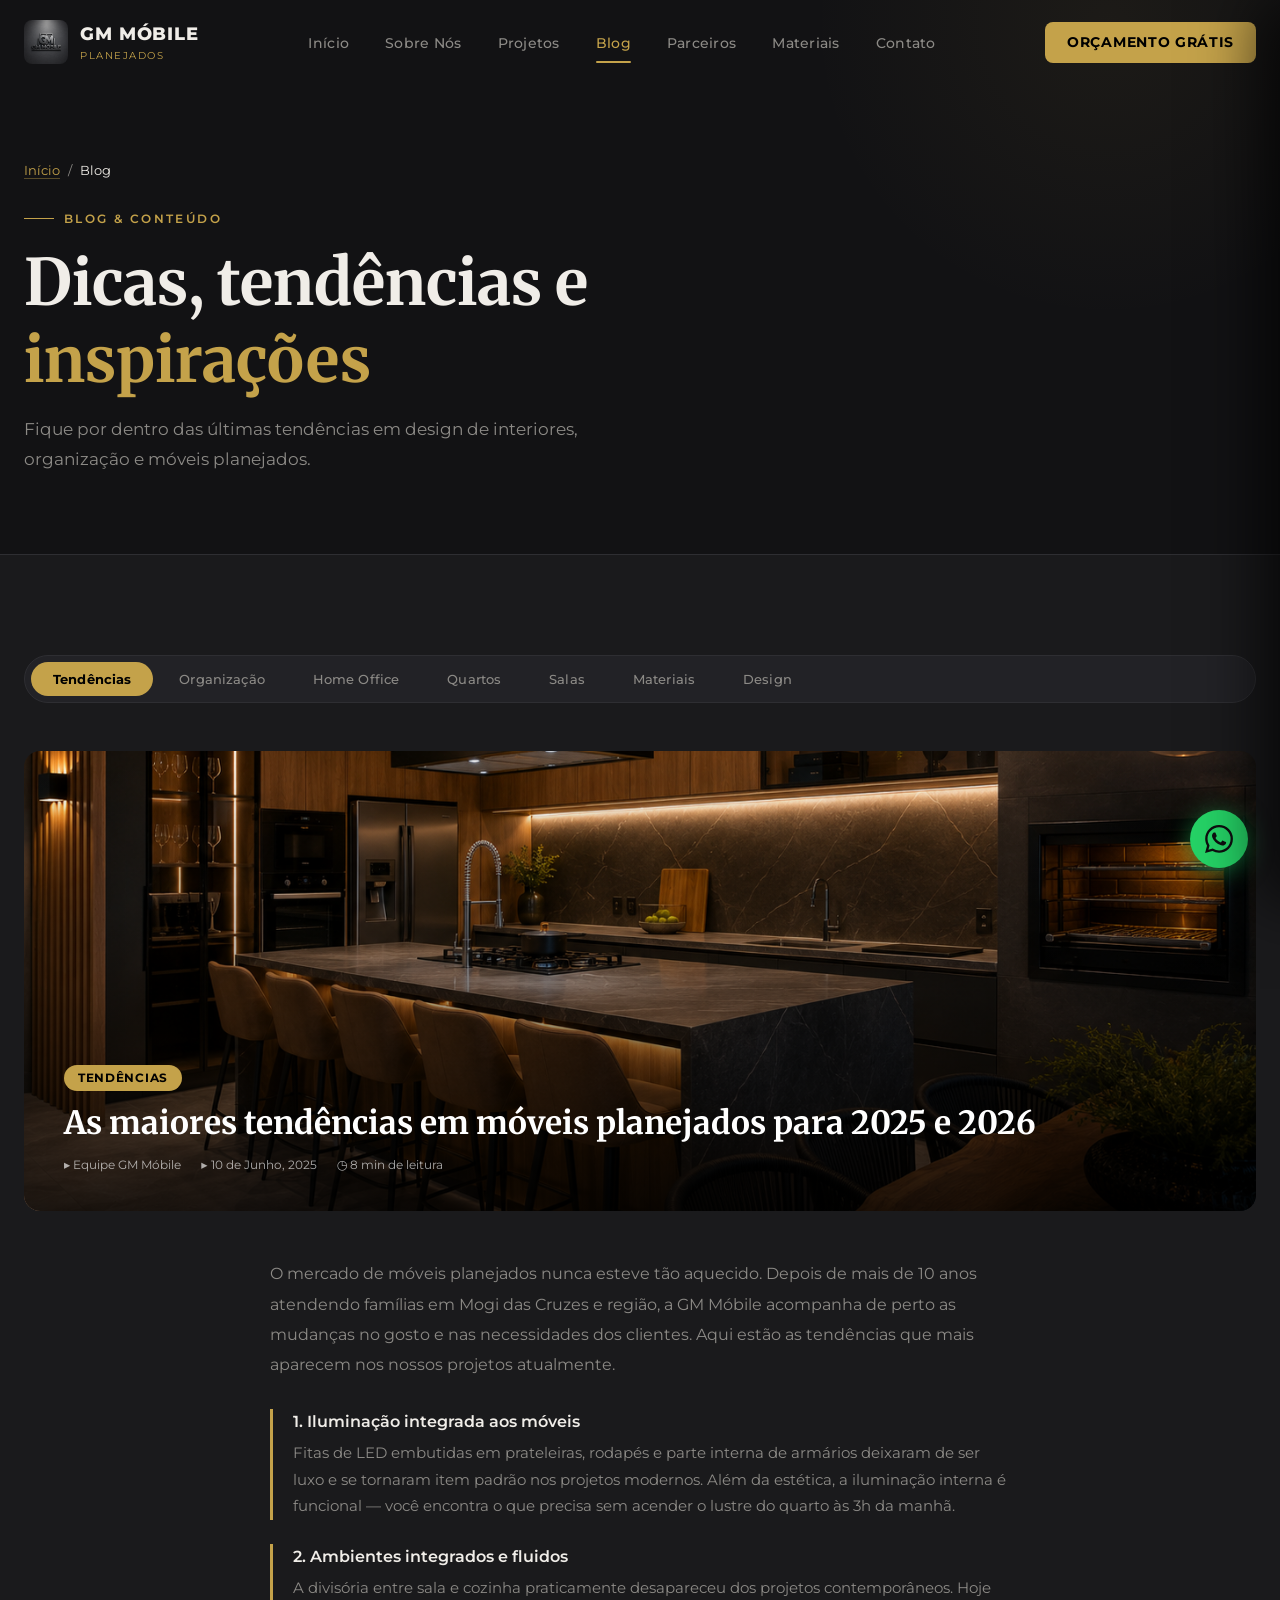
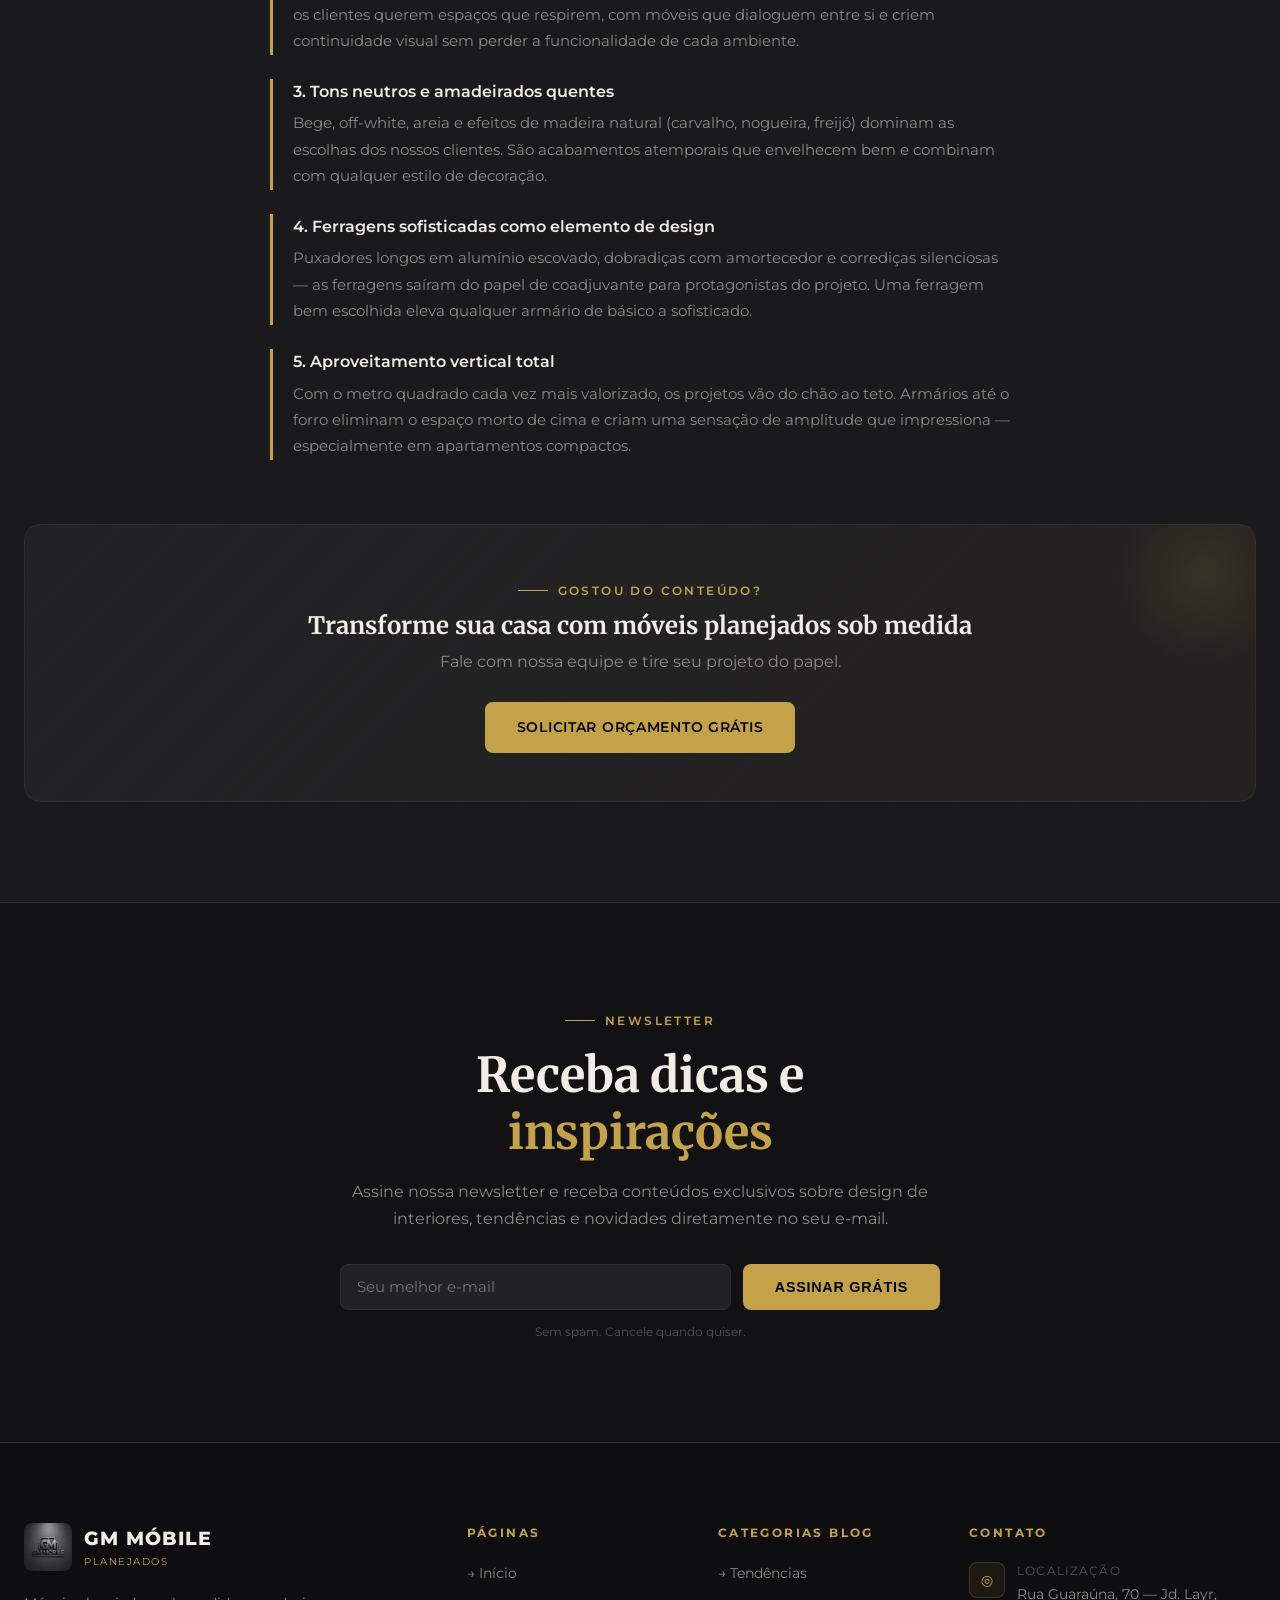
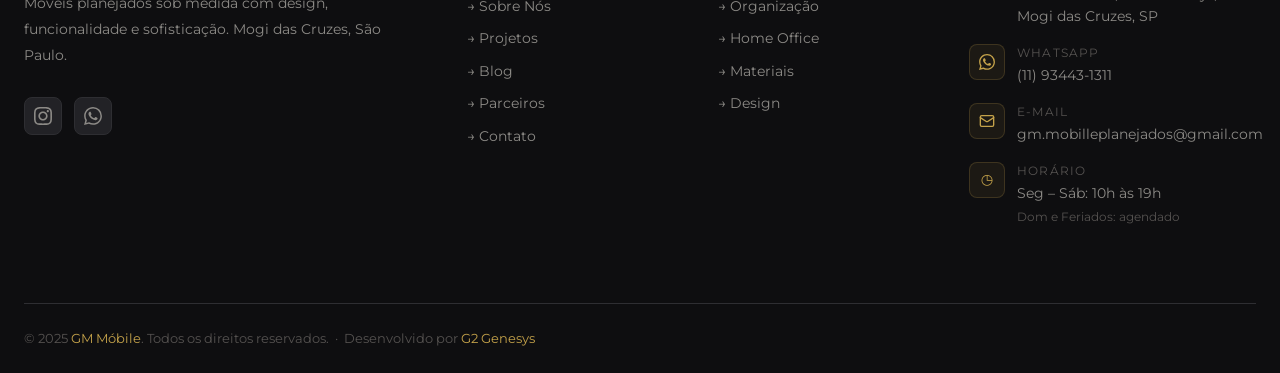
==== blog.html @ 58abf2da "primeiro commit" ====
﻿<!DOCTYPE html>
<html lang="pt-BR">
<head>
  <meta charset="UTF-8">
  <meta name="viewport" content="width=device-width, initial-scale=1.0">
  <title>Blog | GM Móbile — Dicas de Design e Decoração</title>
  <meta name="description" content="Blog da GM Móbile: dicas de decoração, tendências em móveis planejados, organização e design de interiores para sua casa.">
  <link rel="preconnect" href="https://fonts.googleapis.com">
  <link rel="preconnect" href="https://fonts.gstatic.com" crossorigin>
  <link href="https://fonts.googleapis.com/css2?family=Merriweather:wght@400;700;900&family=Montserrat:wght@300;400;500;600;700;800;900&display=swap" rel="stylesheet">
  <link rel="stylesheet" href="css/style.css?v=20260613">
</head>
<body>

<!-- NAVBAR -->
<nav class="navbar" id="navbar">
  <div class="container">
    <div class="nav-inner">
      <a href="index.html" class="nav-logo">
        <img src="images/logo.png" alt="GM Móbile" class="nav-logo-img">
        <div class="nav-logo-text">
          <span class="nav-logo-name">GM MÓBILE</span>
          <span class="nav-logo-sub">Planejados</span>
        </div>
      </a>
      <ul class="nav-links">
        <li><a href="index.html" class="nav-link">Início</a></li>
        <li><a href="sobre.html" class="nav-link">Sobre Nós</a></li>
        <li><a href="projetos.html" class="nav-link">Projetos</a></li>
        <li><a href="blog.html" class="nav-link active">Blog</a></li>
        <li><a href="parceiros.html" class="nav-link">Parceiros</a></li>
        <li><a href="materiais.html" class="nav-link">Materiais</a></li>
        <li><a href="contato.html" class="nav-link">Contato</a></li>
      </ul>
      <a href="https://wa.me/5511934431311" target="_blank" class="nav-cta">Orçamento Grátis</a>
      <button class="nav-menu-btn"><span></span><span></span><span></span></button>
    </div>
  </div>
</nav>
<!-- MOBILE NAV BACKDROP -->
<div class="mobile-nav-backdrop"></div>

<!-- MOBILE NAV DRAWER -->
<div class="mobile-nav">
  <div class="mobile-nav-header">
    <a href="index.html" class="mobile-nav-brand">
      <img src="images/logo.png" alt="GM Móbile" class="mobile-nav-logo-img">
      <div>
        <div class="mobile-nav-brand-name">GM MÓBILE</div>
        <div class="mobile-nav-brand-sub">Móveis Planejados</div>
      </div>
    </a>
    <button class="mobile-nav-close" aria-label="Fechar menu">
      <svg width="14" height="14" viewBox="0 0 14 14" fill="none" stroke="currentColor" stroke-width="2" stroke-linecap="round"><line x1="1" y1="1" x2="13" y2="13"/><line x1="13" y1="1" x2="1" y2="13"/></svg>
    </button>
  </div>
  <nav class="mobile-nav-links">
    <a href="index.html" class="mobile-nav-link">
      <span class="mobile-nav-num">01</span>
      <span class="mobile-nav-text">Início</span>
      <svg class="mobile-nav-arrow" width="16" height="16" viewBox="0 0 16 16" fill="none" stroke="currentColor" stroke-width="1.5" stroke-linecap="round" stroke-linejoin="round"><path d="M3 8h10M9 4l4 4-4 4"/></svg>
    </a>
    <a href="sobre.html" class="mobile-nav-link">
      <span class="mobile-nav-num">02</span>
      <span class="mobile-nav-text">Sobre Nós</span>
      <svg class="mobile-nav-arrow" width="16" height="16" viewBox="0 0 16 16" fill="none" stroke="currentColor" stroke-width="1.5" stroke-linecap="round" stroke-linejoin="round"><path d="M3 8h10M9 4l4 4-4 4"/></svg>
    </a>
    <a href="projetos.html" class="mobile-nav-link">
      <span class="mobile-nav-num">03</span>
      <span class="mobile-nav-text">Projetos</span>
      <svg class="mobile-nav-arrow" width="16" height="16" viewBox="0 0 16 16" fill="none" stroke="currentColor" stroke-width="1.5" stroke-linecap="round" stroke-linejoin="round"><path d="M3 8h10M9 4l4 4-4 4"/></svg>
    </a>
    <a href="blog.html" class="mobile-nav-link">
      <span class="mobile-nav-num">04</span>
      <span class="mobile-nav-text">Blog</span>
      <svg class="mobile-nav-arrow" width="16" height="16" viewBox="0 0 16 16" fill="none" stroke="currentColor" stroke-width="1.5" stroke-linecap="round" stroke-linejoin="round"><path d="M3 8h10M9 4l4 4-4 4"/></svg>
    </a>
    <a href="parceiros.html" class="mobile-nav-link">
      <span class="mobile-nav-num">05</span>
      <span class="mobile-nav-text">Parceiros</span>
      <svg class="mobile-nav-arrow" width="16" height="16" viewBox="0 0 16 16" fill="none" stroke="currentColor" stroke-width="1.5" stroke-linecap="round" stroke-linejoin="round"><path d="M3 8h10M9 4l4 4-4 4"/></svg>
    </a>
    <a href="materiais.html" class="mobile-nav-link">
      <span class="mobile-nav-num">06</span>
      <span class="mobile-nav-text">Materiais</span>
      <svg class="mobile-nav-arrow" width="16" height="16" viewBox="0 0 16 16" fill="none" stroke="currentColor" stroke-width="1.5" stroke-linecap="round" stroke-linejoin="round"><path d="M3 8h10M9 4l4 4-4 4"/></svg>
    </a>
    <a href="contato.html" class="mobile-nav-link">
      <span class="mobile-nav-num">07</span>
      <span class="mobile-nav-text">Contato</span>
      <svg class="mobile-nav-arrow" width="16" height="16" viewBox="0 0 16 16" fill="none" stroke="currentColor" stroke-width="1.5" stroke-linecap="round" stroke-linejoin="round"><path d="M3 8h10M9 4l4 4-4 4"/></svg>
    </a>
  </nav>
  <div class="mobile-nav-footer">
    <div class="mobile-nav-contact">
      <div class="mobile-nav-contact-item">
        <svg width="12" height="12" viewBox="0 0 24 24" fill="currentColor"><path d="M12 2C8.13 2 5 5.13 5 9c0 5.25 7 13 7 13s7-7.75 7-13c0-3.87-3.13-7-7-7zm0 9.5c-1.38 0-2.5-1.12-2.5-2.5s1.12-2.5 2.5-2.5 2.5 1.12 2.5 2.5-1.12 2.5-2.5 2.5z"/></svg>
        Mogi das Cruzes, SP
      </div>
      <div class="mobile-nav-contact-item">
        <svg width="12" height="12" viewBox="0 0 24 24" fill="currentColor"><path d="M6.6 10.8c1.4 2.8 3.8 5.1 6.6 6.6l2.2-2.2c.3-.3.7-.4 1-.2 1.1.4 2.3.6 3.6.6.6 0 1 .4 1 1V20c0 .6-.4 1-1 1-9.4 0-17-7.6-17-17 0-.6.4-1 1-1h3.5c.6 0 1 .4 1 1 0 1.3.2 2.5.6 3.6.1.3 0 .7-.2 1L6.6 10.8z"/></svg>
        (11) 93443-1311
      </div>
    </div>
    <a href="https://wa.me/5511934431311" target="_blank" class="mobile-nav-wa">
      <svg width="18" height="18" viewBox="0 0 24 24" fill="currentColor" aria-hidden="true"><path d="M17.472 14.382c-.297-.149-1.758-.867-2.03-.967-.273-.099-.471-.148-.67.15-.197.297-.767.966-.94 1.164-.173.199-.347.223-.644.075-.297-.15-1.255-.463-2.39-1.475-.883-.788-1.48-1.761-1.653-2.059-.173-.297-.018-.458.13-.606.134-.133.298-.347.446-.52.149-.174.198-.298.298-.497.099-.198.05-.371-.025-.52-.075-.149-.669-1.612-.916-2.207-.242-.579-.487-.5-.669-.51-.173-.008-.371-.01-.57-.01-.198 0-.52.074-.792.372-.272.297-1.04 1.016-1.04 2.479 0 1.462 1.065 2.875 1.213 3.074.149.198 2.096 3.2 5.077 4.487.709.306 1.262.489 1.694.625.712.227 1.36.195 1.871.118.571-.085 1.758-.719 2.006-1.413.248-.694.248-1.289.173-1.413-.074-.124-.272-.198-.57-.347m-5.421 7.403h-.004a9.87 9.87 0 01-5.031-1.378l-.361-.214-3.741.982.998-3.648-.235-.374a9.86 9.86 0 01-1.51-5.26c.001-5.45 4.436-9.884 9.888-9.884 2.64 0 5.122 1.03 6.988 2.898a9.825 9.825 0 012.893 6.994c-.003 5.45-4.437 9.884-9.885 9.884m8.413-18.297A11.815 11.815 0 0012.05 0C5.495 0 .16 5.335.157 11.892c0 2.096.547 4.142 1.588 5.945L.057 24l6.305-1.654a11.882 11.882 0 005.683 1.448h.005c6.554 0 11.89-5.335 11.893-11.893a11.821 11.821 0 00-3.48-8.413z"/></svg>
      Solicitar Orçamento
    </a>
  </div>
</div>

<!-- PAGE HERO -->
<section class="page-hero">
  <div class="container">
    <div class="breadcrumb">
      <a href="index.html">Início</a>
      <span>/</span>
      <span>Blog</span>
    </div>
    <div class="section-label">Blog & Conteúdo</div>
    <h1 class="section-title" style="font-size:clamp(2.5rem,5vw,4rem); max-width:700px;">
      Dicas, tendências e<br><span>inspirações</span>
    </h1>
    <p class="section-desc">Fique por dentro das últimas tendências em design de interiores, organização e móveis planejados.</p>
  </div>
</section>

<!-- BLOG CONTENT -->
<section class="section">
  <div class="container">

    <!-- TAB BAR -->
    <div class="fade-in" style="position:relative; margin-bottom:48px;">
      <div id="blogTabBar" style="background:var(--bg-card); border:1px solid var(--border); border-radius:40px; padding:6px; display:flex; gap:4px; overflow-x:auto; scrollbar-width:none; -ms-overflow-style:none;">
        <button class="blog-tab active" data-tab="0">Tendências</button>
        <button class="blog-tab" data-tab="1">Organização</button>
        <button class="blog-tab" data-tab="2">Home Office</button>
        <button class="blog-tab" data-tab="3">Quartos</button>
        <button class="blog-tab" data-tab="4">Salas</button>
        <button class="blog-tab" data-tab="5">Materiais</button>
        <button class="blog-tab" data-tab="6">Design</button>
      </div>
      <div id="blogTabFade" style="position:absolute; top:0; right:0; bottom:0; width:64px; background:linear-gradient(to left, var(--bg-primary) 0%, transparent 100%); border-radius:0 40px 40px 0; pointer-events:none; transition:opacity 0.3s;"></div>
    </div>

    <!-- TAB PANELS -->
    <div id="blogTabs">

      <!-- TAB 0: Tendências -->
      <div class="blog-panel" data-panel="0">
        <div style="position:relative; border-radius:var(--radius-lg); overflow:hidden; margin-bottom:48px;">
          <img src="images/Cozinha moderna com iluminação suave e aconchegante.png" alt="Cozinha Planejada Moderna" loading="lazy" style="width:100%; height:460px; object-fit:cover; display:block;">
          <div style="position:absolute; inset:0; background:linear-gradient(to top, rgba(0,0,0,0.85) 0%, rgba(0,0,0,0.3) 50%, transparent 100%);"></div>
          <div style="position:absolute; bottom:0; left:0; right:0; padding:36px 40px;">
            <span style="display:inline-block; background:var(--accent); color:#000; padding:4px 14px; border-radius:20px; font-size:0.72rem; font-weight:700; letter-spacing:0.06em; margin-bottom:12px;">TENDÊNCIAS</span>
            <h2 style="font-family:var(--font-display); font-size:clamp(1.4rem,3vw,2rem); font-weight:700; color:#fff; line-height:1.25; margin-bottom:12px;">As maiores tendências em móveis planejados para 2025 e 2026</h2>
            <div style="display:flex; gap:20px; flex-wrap:wrap;">
              <span style="color:rgba(255,255,255,0.65); font-size:0.78rem;">▸ Equipe GM Móbile</span>
              <span style="color:rgba(255,255,255,0.65); font-size:0.78rem;">▸ 10 de Junho, 2025</span>
              <span style="color:rgba(255,255,255,0.65); font-size:0.78rem;">◷ 8 min de leitura</span>
            </div>
          </div>
        </div>
        <div style="max-width:740px; margin:0 auto;">
          <p style="color:var(--text-secondary); line-height:1.9; margin-bottom:28px; font-size:1rem;">O mercado de móveis planejados nunca esteve tão aquecido. Depois de mais de 10 anos atendendo famílias em Mogi das Cruzes e região, a GM Móbile acompanha de perto as mudanças no gosto e nas necessidades dos clientes. Aqui estão as tendências que mais aparecem nos nossos projetos atualmente.</p>
          <div style="border-left:3px solid var(--accent); padding-left:20px; margin-bottom:24px;">
            <p style="color:var(--text-primary); font-weight:600; margin-bottom:6px;">1. Iluminação integrada aos móveis</p>
            <p style="color:var(--text-secondary); line-height:1.8; font-size:0.92rem;">Fitas de LED embutidas em prateleiras, rodapés e parte interna de armários deixaram de ser luxo e se tornaram item padrão nos projetos modernos. Além da estética, a iluminação interna é funcional — você encontra o que precisa sem acender o lustre do quarto às 3h da manhã.</p>
          </div>
          <div style="border-left:3px solid var(--accent); padding-left:20px; margin-bottom:24px;">
            <p style="color:var(--text-primary); font-weight:600; margin-bottom:6px;">2. Ambientes integrados e fluidos</p>
            <p style="color:var(--text-secondary); line-height:1.8; font-size:0.92rem;">A divisória entre sala e cozinha praticamente desapareceu dos projetos contemporâneos. Hoje os clientes querem espaços que respirem, com móveis que dialoguem entre si e criem continuidade visual sem perder a funcionalidade de cada ambiente.</p>
          </div>
          <div style="border-left:3px solid var(--accent); padding-left:20px; margin-bottom:24px;">
            <p style="color:var(--text-primary); font-weight:600; margin-bottom:6px;">3. Tons neutros e amadeirados quentes</p>
            <p style="color:var(--text-secondary); line-height:1.8; font-size:0.92rem;">Bege, off-white, areia e efeitos de madeira natural (carvalho, nogueira, freijó) dominam as escolhas dos nossos clientes. São acabamentos atemporais que envelhecem bem e combinam com qualquer estilo de decoração.</p>
          </div>
          <div style="border-left:3px solid var(--accent); padding-left:20px; margin-bottom:24px;">
            <p style="color:var(--text-primary); font-weight:600; margin-bottom:6px;">4. Ferragens sofisticadas como elemento de design</p>
            <p style="color:var(--text-secondary); line-height:1.8; font-size:0.92rem;">Puxadores longos em alumínio escovado, dobradiças com amortecedor e corrediças silenciosas — as ferragens saíram do papel de coadjuvante para protagonistas do projeto. Uma ferragem bem escolhida eleva qualquer armário de básico a sofisticado.</p>
          </div>
          <div style="border-left:3px solid var(--accent); padding-left:20px;">
            <p style="color:var(--text-primary); font-weight:600; margin-bottom:6px;">5. Aproveitamento vertical total</p>
            <p style="color:var(--text-secondary); line-height:1.8; font-size:0.92rem;">Com o metro quadrado cada vez mais valorizado, os projetos vão do chão ao teto. Armários até o forro eliminam o espaço morto de cima e criam uma sensação de amplitude que impressiona — especialmente em apartamentos compactos.</p>
          </div>
        </div>
      </div>

      <!-- TAB 1: Organização -->
      <div class="blog-panel" data-panel="1" style="display:none;">
        <div style="position:relative; border-radius:var(--radius-lg); overflow:hidden; margin-bottom:48px;">
          <img src="images/Closet elegante e moderno com iluminação suave.png" alt="Closet planejado organizado" loading="lazy" style="width:100%; height:460px; object-fit:cover; display:block;">
          <div style="position:absolute; inset:0; background:linear-gradient(to top, rgba(0,0,0,0.85) 0%, rgba(0,0,0,0.3) 50%, transparent 100%);"></div>
          <div style="position:absolute; bottom:0; left:0; right:0; padding:36px 40px;">
            <span style="display:inline-block; background:var(--accent); color:#000; padding:4px 14px; border-radius:20px; font-size:0.72rem; font-weight:700; letter-spacing:0.06em; margin-bottom:12px;">ORGANIZAÇÃO</span>
            <h2 style="font-family:var(--font-display); font-size:clamp(1.4rem,3vw,2rem); font-weight:700; color:#fff; line-height:1.25; margin-bottom:12px;">Closet planejado: como aproveitar cada centímetro do seu espaço</h2>
            <div style="display:flex; gap:20px; flex-wrap:wrap;">
              <span style="color:rgba(255,255,255,0.65); font-size:0.78rem;">▸ Equipe GM Móbile</span>
              <span style="color:rgba(255,255,255,0.65); font-size:0.78rem;">▸ 20 de Maio, 2025</span>
              <span style="color:rgba(255,255,255,0.65); font-size:0.78rem;">◷ 6 min de leitura</span>
            </div>
          </div>
        </div>
        <div style="max-width:740px; margin:0 auto;">
          <p style="color:var(--text-secondary); line-height:1.9; margin-bottom:28px; font-size:1rem;">Um closet bem projetado economiza em média 15 minutos por dia — e isso se transforma em quase 2 horas por semana. Mais do que organização, é qualidade de vida. Veja como a GM Móbile projeta closets que realmente funcionam no cotidiano.</p>
          <div style="border-left:3px solid var(--accent); padding-left:20px; margin-bottom:24px;">
            <p style="color:var(--text-primary); font-weight:600; margin-bottom:6px;">Comece pelo inventário do que você tem</p>
            <p style="color:var(--text-secondary); line-height:1.8; font-size:0.92rem;">Antes de projetar, contamos quantas peças o cliente tem de cada tipo — camisas, calças, vestidos, sapatos. Só assim é possível definir a proporção certa de trilhos, prateleiras e gavetões. Um closet projetado sem esse levantamento sempre vai sobrar ou faltar espaço.</p>
          </div>
          <div style="border-left:3px solid var(--accent); padding-left:20px; margin-bottom:24px;">
            <p style="color:var(--text-primary); font-weight:600; margin-bottom:6px;">Zona quente, morna e fria</p>
            <p style="color:var(--text-secondary); line-height:1.8; font-size:0.92rem;">Dividimos o closet em três zonas: o que você usa todo dia fica na altura dos olhos e das mãos (zona quente). O que usa semanalmente fica um pouco acima ou abaixo (zona morna). O que usa raramente — malas, roupas de frio — vai para as partes mais altas ou baixas (zona fria).</p>
          </div>
          <div style="border-left:3px solid var(--accent); padding-left:20px; margin-bottom:24px;">
            <p style="color:var(--text-primary); font-weight:600; margin-bottom:6px;">Trilho duplo para dobrar a capacidade</p>
            <p style="color:var(--text-secondary); line-height:1.8; font-size:0.92rem;">Para camisas, blusas e camisetas — peças curtas — usamos trilhos duplos no mesmo vão. Isso praticamente dobra a capacidade de armazenamento sem aumentar o espaço físico. É um dos truques favoritos dos nossos projetos.</p>
          </div>
          <div style="border-left:3px solid var(--accent); padding-left:20px; margin-bottom:24px;">
            <p style="color:var(--text-primary); font-weight:600; margin-bottom:6px;">Gavetas com divisórias modulares</p>
            <p style="color:var(--text-secondary); line-height:1.8; font-size:0.92rem;">Cuecas, meias, gravatas e acessórios ficam muito mais organizados com divisórias internas. Elas são planejadas sob medida para o tamanho do gavetão e podem ser reconfiguradas conforme a necessidade muda.</p>
          </div>
          <div style="border-left:3px solid var(--accent); padding-left:20px;">
            <p style="color:var(--text-primary); font-weight:600; margin-bottom:6px;">Iluminação: o detalhe que transforma</p>
            <p style="color:var(--text-secondary); line-height:1.8; font-size:0.92rem;">Fitas de LED dentro do closet permitem que você veja as cores reais das peças antes de escolher o que vestir. É um detalhe que parece pequeno, mas que nossos clientes sempre destacam como um dos que mais fazem diferença no dia a dia.</p>
          </div>
        </div>
      </div>

      <!-- TAB 2: Home Office -->
      <div class="blog-panel" data-panel="2" style="display:none;">
        <div style="position:relative; border-radius:var(--radius-lg); overflow:hidden; margin-bottom:48px;">
          <img src="images/Escritório moderno e sofisticado em tons quentes.png" alt="Home Office planejado" loading="lazy" style="width:100%; height:460px; object-fit:cover; display:block;">
          <div style="position:absolute; inset:0; background:linear-gradient(to top, rgba(0,0,0,0.85) 0%, rgba(0,0,0,0.3) 50%, transparent 100%);"></div>
          <div style="position:absolute; bottom:0; left:0; right:0; padding:36px 40px;">
            <span style="display:inline-block; background:var(--accent); color:#000; padding:4px 14px; border-radius:20px; font-size:0.72rem; font-weight:700; letter-spacing:0.06em; margin-bottom:12px;">HOME OFFICE</span>
            <h2 style="font-family:var(--font-display); font-size:clamp(1.4rem,3vw,2rem); font-weight:700; color:#fff; line-height:1.25; margin-bottom:12px;">Home office planejado: produtividade começa pelo ambiente certo</h2>
            <div style="display:flex; gap:20px; flex-wrap:wrap;">
              <span style="color:rgba(255,255,255,0.65); font-size:0.78rem;">▸ Equipe GM Móbile</span>
              <span style="color:rgba(255,255,255,0.65); font-size:0.78rem;">▸ 5 de Abril, 2025</span>
              <span style="color:rgba(255,255,255,0.65); font-size:0.78rem;">◷ 7 min de leitura</span>
            </div>
          </div>
        </div>
        <div style="max-width:740px; margin:0 auto;">
          <p style="color:var(--text-secondary); line-height:1.9; margin-bottom:28px; font-size:1rem;">O home office deixou de ser tendência e virou realidade permanente para milhões de brasileiros. Trabalhar bem em casa exige mais do que uma mesa e uma cadeira — exige um espaço projetado para concentração, conforto e profissionalismo, especialmente nas videochamadas.</p>
          <div style="border-left:3px solid var(--accent); padding-left:20px; margin-bottom:24px;">
            <p style="color:var(--text-primary); font-weight:600; margin-bottom:6px;">Bancada na medida ergonômica</p>
            <p style="color:var(--text-secondary); line-height:1.8; font-size:0.92rem;">A altura ideal é 75cm para trabalho sentado. Profundidade mínima de 60cm se você usa monitor — isso garante a distância correta dos olhos e evita tensão cervical. Para quem usa notebook, 50cm já são suficientes. A GM Móbile projeta cada bancada com base na rotina e na estatura de quem vai usar.</p>
          </div>
          <div style="border-left:3px solid var(--accent); padding-left:20px; margin-bottom:24px;">
            <p style="color:var(--text-primary); font-weight:600; margin-bottom:6px;">Parede de nichos: o escritório completo na vertical</p>
            <p style="color:var(--text-secondary); line-height:1.8; font-size:0.92rem;">Aproveitar a parede acima da bancada com nichos e armários fechados resolve o armazenamento sem ocupar o espaço do chão. Livros, caixas, impressora, documentos — tudo organizado e acessível. E o melhor: o fundo do escritório fica impecável para videochamadas.</p>
          </div>
          <div style="border-left:3px solid var(--accent); padding-left:20px; margin-bottom:24px;">
            <p style="color:var(--text-primary); font-weight:600; margin-bottom:6px;">Gestão de cabos integrada ao projeto</p>
            <p style="color:var(--text-secondary); line-height:1.8; font-size:0.92rem;">Passacabos na bancada, réguas de tomadas embutidas e canaletas traseiras são itens que planejamos desde o início — não no fim. Quando o cabeamento é pensado junto com o móvel, o resultado é um espaço limpo, sem fios aparentes e muito mais profissional.</p>
          </div>
          <div style="border-left:3px solid var(--accent); padding-left:20px; margin-bottom:24px;">
            <p style="color:var(--text-primary); font-weight:600; margin-bottom:6px;">Iluminação: atenção ao ambiente de trabalho</p>
            <p style="color:var(--text-secondary); line-height:1.8; font-size:0.92rem;">Luz natural pela lateral (nunca de frente ou de trás do monitor) é o ideal. Complementamos com iluminação focal na bancada — uma luminária articulada ou LED embutido no nicho acima — para evitar sombras e reflexos que causam fadiga ocular.</p>
          </div>
          <div style="border-left:3px solid var(--accent); padding-left:20px;">
            <p style="color:var(--text-primary); font-weight:600; margin-bottom:6px;">O home office também valoriza o imóvel</p>
            <p style="color:var(--text-secondary); line-height:1.8; font-size:0.92rem;">Um escritório planejado bem executado agrega valor real ao imóvel. Em avaliações e na revenda, ambientes funcionais e com acabamento profissional são sempre um diferencial. É um investimento que se paga duas vezes — no dia a dia e no futuro.</p>
          </div>
        </div>
      </div>

      <!-- TAB 3: Quartos -->
      <div class="blog-panel" data-panel="3" style="display:none;">
        <div style="position:relative; border-radius:var(--radius-lg); overflow:hidden; margin-bottom:48px;">
          <img src="images/Quarto minimalista de luxo e conforto.png" alt="Quarto planejado" loading="lazy" style="width:100%; height:460px; object-fit:cover; display:block;">
          <div style="position:absolute; inset:0; background:linear-gradient(to top, rgba(0,0,0,0.85) 0%, rgba(0,0,0,0.3) 50%, transparent 100%);"></div>
          <div style="position:absolute; bottom:0; left:0; right:0; padding:36px 40px;">
            <span style="display:inline-block; background:var(--accent); color:#000; padding:4px 14px; border-radius:20px; font-size:0.72rem; font-weight:700; letter-spacing:0.06em; margin-bottom:12px;">QUARTOS</span>
            <h2 style="font-family:var(--font-display); font-size:clamp(1.4rem,3vw,2rem); font-weight:700; color:#fff; line-height:1.25; margin-bottom:12px;">Quarto planejado: tudo o que você precisa saber antes de projetar</h2>
            <div style="display:flex; gap:20px; flex-wrap:wrap;">
              <span style="color:rgba(255,255,255,0.65); font-size:0.78rem;">▸ Equipe GM Móbile</span>
              <span style="color:rgba(255,255,255,0.65); font-size:0.78rem;">▸ 15 de Março, 2025</span>
              <span style="color:rgba(255,255,255,0.65); font-size:0.78rem;">◷ 7 min de leitura</span>
            </div>
          </div>
        </div>
        <div style="max-width:740px; margin:0 auto;">
          <p style="color:var(--text-secondary); line-height:1.9; margin-bottom:28px; font-size:1rem;">O quarto é o ambiente mais pessoal da casa. É onde você começa e termina o dia. Por isso, cada decisão de projeto precisa considerar não só o visual, mas o conforto real de quem vai usar — e a GM Móbile leva isso muito a sério em cada visita técnica.</p>
          <div style="border-left:3px solid var(--accent); padding-left:20px; margin-bottom:24px;">
            <p style="color:var(--text-primary); font-weight:600; margin-bottom:6px;">Guarda-roupa: portas de correr ou de abrir?</p>
            <p style="color:var(--text-secondary); line-height:1.8; font-size:0.92rem;">Portas de correr são ideais quando a cama fica próxima ao guarda-roupa — elas não precisam de espaço de abertura. Já as portas de abrir dão acesso mais amplo ao interior, facilitando a visão do que está dentro. Em quartos grandes, são a escolha mais prática.</p>
          </div>
          <div style="border-left:3px solid var(--accent); padding-left:20px; margin-bottom:24px;">
            <p style="color:var(--text-primary); font-weight:600; margin-bottom:6px;">Painel de TV com cabeceira integrada</p>
            <p style="color:var(--text-secondary); line-height:1.8; font-size:0.92rem;">Um dos projetos mais solicitados: o painel de TV que se integra à cabeceira da cama, criando uma peça única e coerente. Além da estética, resolve o problema dos fios do televisor e abre espaço para nichos, tomadas e iluminação indireta.</p>
          </div>
          <div style="border-left:3px solid var(--accent); padding-left:20px; margin-bottom:24px;">
            <p style="color:var(--text-primary); font-weight:600; margin-bottom:6px;">Criados-mudos planejados</p>
            <p style="color:var(--text-secondary); line-height:1.8; font-size:0.92rem;">Criados-mudos com gavetão e porta oferecem muito mais armazenamento do que os avulsos de mercado. Projetados na mesma linguagem do guarda-roupa, criam unidade visual que eleva muito o resultado do quarto como um todo.</p>
          </div>
          <div style="border-left:3px solid var(--accent); padding-left:20px; margin-bottom:24px;">
            <p style="color:var(--text-primary); font-weight:600; margin-bottom:6px;">Espelho estratégico</p>
            <p style="color:var(--text-secondary); line-height:1.8; font-size:0.92rem;">Portas espelhadas no guarda-roupa ou um painel espelhado na parede criam ilusão de amplitude — especialmente importante em quartos menores. Eles refletem a luz natural e fazem o espaço parecer maior do que é.</p>
          </div>
          <div style="border-left:3px solid var(--accent); padding-left:20px;">
            <p style="color:var(--text-primary); font-weight:600; margin-bottom:6px;">Do chão ao teto: aproveitamento máximo</p>
            <p style="color:var(--text-secondary); line-height:1.8; font-size:0.92rem;">Armários até o forro eliminam o espaço morto que acumula poeira e é difícil de limpar. Em quartos de pé direito padrão (2,60m), esse espaço a mais equivale a prateleiras extras que resolvem roupas de cama, cobertores e malas de viagem.</p>
          </div>
        </div>
      </div>

      <!-- TAB 4: Salas -->
      <div class="blog-panel" data-panel="4" style="display:none;">
        <div style="position:relative; border-radius:var(--radius-lg); overflow:hidden; margin-bottom:48px;">
          <img src="images/Sala moderna e elegante com design aberto.png" alt="Sala planejada" loading="lazy" style="width:100%; height:460px; object-fit:cover; display:block;">
          <div style="position:absolute; inset:0; background:linear-gradient(to top, rgba(0,0,0,0.85) 0%, rgba(0,0,0,0.3) 50%, transparent 100%);"></div>
          <div style="position:absolute; bottom:0; left:0; right:0; padding:36px 40px;">
            <span style="display:inline-block; background:var(--accent); color:#000; padding:4px 14px; border-radius:20px; font-size:0.72rem; font-weight:700; letter-spacing:0.06em; margin-bottom:12px;">SALAS</span>
            <h2 style="font-family:var(--font-display); font-size:clamp(1.4rem,3vw,2rem); font-weight:700; color:#fff; line-height:1.25; margin-bottom:12px;">Painel de TV planejado: o centro da sala que organiza tudo</h2>
            <div style="display:flex; gap:20px; flex-wrap:wrap;">
              <span style="color:rgba(255,255,255,0.65); font-size:0.78rem;">▸ Equipe GM Móbile</span>
              <span style="color:rgba(255,255,255,0.65); font-size:0.78rem;">▸ 1 de Fevereiro, 2025</span>
              <span style="color:rgba(255,255,255,0.65); font-size:0.78rem;">◷ 6 min de leitura</span>
            </div>
          </div>
        </div>
        <div style="max-width:740px; margin:0 auto;">
          <p style="color:var(--text-secondary); line-height:1.9; margin-bottom:28px; font-size:1rem;">O painel de TV é o projeto mais transformador que fazemos para salas. Em um único móvel, ele resolve o visual da parede principal, organiza equipamentos, esconde fios e cria um ambiente que impressiona quem entra. Veja o que considerar no seu projeto.</p>
          <div style="border-left:3px solid var(--accent); padding-left:20px; margin-bottom:24px;">
            <p style="color:var(--text-primary); font-weight:600; margin-bottom:6px;">Painel ripado: o queridinho do momento</p>
            <p style="color:var(--text-secondary); line-height:1.8; font-size:0.92rem;">As ripas verticais em MDF — com ou sem efeito madeira — criam textura e profundidade na parede sem custos elevados. São fáceis de limpar, resistentes e combinam com qualquer estilo, do rústico ao ultramoderno. Um dos acabamentos mais pedidos nos nossos projetos de 2024 e 2025.</p>
          </div>
          <div style="border-left:3px solid var(--accent); padding-left:20px; margin-bottom:24px;">
            <p style="color:var(--text-primary); font-weight:600; margin-bottom:6px;">Rack suspenso: amplitude no piso</p>
            <p style="color:var(--text-secondary); line-height:1.8; font-size:0.92rem;">O rack fixado na parede, sem pés no chão, cria uma sensação de leveza e amplitude. Facilita a limpeza embaixo e dá ao espaço um aspecto muito mais moderno e organizado do que os racks com pés convencionais.</p>
          </div>
          <div style="border-left:3px solid var(--accent); padding-left:20px; margin-bottom:24px;">
            <p style="color:var(--text-primary); font-weight:600; margin-bottom:6px;">Nichos para decoração e armazenamento</p>
            <p style="color:var(--text-secondary); line-height:1.8; font-size:0.92rem;">Nichos abertos ao redor da TV são o espaço certo para plantas, livros, objetos de decoração e equipamentos de som. Planejados em alturas e larguras variadas, criam um visual assimétrico e orgânico que funciona muito melhor do que prateleiras padronizadas.</p>
          </div>
          <div style="border-left:3px solid var(--accent); padding-left:20px; margin-bottom:24px;">
            <p style="color:var(--text-primary); font-weight:600; margin-bottom:6px;">Iluminação indireta no painel</p>
            <p style="color:var(--text-secondary); line-height:1.8; font-size:0.92rem;">Fitas de LED atrás do painel ou nos nichos criam um halo de luz que transforma completamente a atmosfera da sala à noite. É um detalhe de custo baixo que gera impacto visual enorme — e que nossos clientes sempre destacam como favorito.</p>
          </div>
          <div style="border-left:3px solid var(--accent); padding-left:20px;">
            <p style="color:var(--text-primary); font-weight:600; margin-bottom:6px;">Integração com a cozinha</p>
            <p style="color:var(--text-secondary); line-height:1.8; font-size:0.92rem;">Quando a sala e a cozinha são integradas, o painel precisa conversar visualmente com os armários da cozinha. Alinhamos paleta de cores, acabamentos e ferragens para que os dois ambientes pareçam um projeto único e coerente — não dois móveis colocados lado a lado.</p>
          </div>
        </div>
      </div>

      <!-- TAB 5: Materiais -->
      <div class="blog-panel" data-panel="5" style="display:none;">
        <div style="position:relative; border-radius:var(--radius-lg); overflow:hidden; margin-bottom:48px;">
          <img src="images/MDF premium.png" alt="MDF Premium GM Móbile" loading="lazy" style="width:100%; height:460px; object-fit:cover; object-position:center 30%; display:block;">
          <div style="position:absolute; inset:0; background:linear-gradient(to top, rgba(0,0,0,0.85) 0%, rgba(0,0,0,0.3) 50%, transparent 100%);"></div>
          <div style="position:absolute; bottom:0; left:0; right:0; padding:36px 40px;">
            <span style="display:inline-block; background:var(--accent); color:#000; padding:4px 14px; border-radius:20px; font-size:0.72rem; font-weight:700; letter-spacing:0.06em; margin-bottom:12px;">MATERIAIS</span>
            <h2 style="font-family:var(--font-display); font-size:clamp(1.4rem,3vw,2rem); font-weight:700; color:#fff; line-height:1.25; margin-bottom:12px;">MDF, MDP ou madeira maciça: qual o melhor para seus móveis?</h2>
            <div style="display:flex; gap:20px; flex-wrap:wrap;">
              <span style="color:rgba(255,255,255,0.65); font-size:0.78rem;">▸ Equipe GM Móbile</span>
              <span style="color:rgba(255,255,255,0.65); font-size:0.78rem;">▸ 10 de Janeiro, 2025</span>
              <span style="color:rgba(255,255,255,0.65); font-size:0.78rem;">◷ 8 min de leitura</span>
            </div>
          </div>
        </div>
        <div style="max-width:740px; margin:0 auto;">
          <p style="color:var(--text-secondary); line-height:1.9; margin-bottom:28px; font-size:1rem;">Uma das perguntas que mais recebemos é: "qual o melhor material para móveis planejados?" A resposta honesta é: depende. Cada material tem vantagens reais para situações específicas. Aqui está o que aprendemos em mais de 500 projetos executados.</p>
          <div style="border-left:3px solid var(--accent); padding-left:20px; margin-bottom:24px;">
            <p style="color:var(--text-primary); font-weight:600; margin-bottom:6px;">MDF — o material principal da GM Móbile</p>
            <p style="color:var(--text-secondary); line-height:1.8; font-size:0.92rem;">O MDF (Medium Density Fiberboard) é feito de fibras de madeira prensadas com resina. É o nosso material de preferência porque aceita qualquer acabamento com precisão: recortes curvos, fresados decorativos, pinturas lacadas e revestimentos melamínicos. Tem excelente fixação de parafuso e, quando bem tratado, alta resistência à umidade. Usamos MDF nas espessuras 6mm, 15mm, 18mm e 25mm conforme a aplicação de cada peça.</p>
          </div>
          <div style="border-left:3px solid var(--accent); padding-left:20px; margin-bottom:24px;">
            <p style="color:var(--text-primary); font-weight:600; margin-bottom:6px;">MDP — para estruturas internas</p>
            <p style="color:var(--text-secondary); line-height:1.8; font-size:0.92rem;">O MDP (Medium Density Particleboard) é feito de partículas de madeira. Ligeiramente mais barato e leve que o MDF, é bom para fundos de armários e peças internas que não recebem acabamentos elaborados. Porém, é menos resistente em bordas e recortes — por isso não usamos MDP para portas e frentes visíveis.</p>
          </div>
          <div style="border-left:3px solid var(--accent); padding-left:20px; margin-bottom:24px;">
            <p style="color:var(--text-primary); font-weight:600; margin-bottom:6px;">Madeira maciça — para detalhes de destaque</p>
            <p style="color:var(--text-secondary); line-height:1.8; font-size:0.92rem;">A madeira maciça (como peroba, cedro ou freijó) tem durabilidade incomparável e beleza natural única. Usamos em peças de destaque, tampas de bancada e detalhes de acabamento para clientes que querem aquele toque mais artesanal e sofisticado. O custo é mais alto e exige atenção à manutenção — mas o resultado é especial.</p>
          </div>
          <div style="border-left:3px solid var(--accent); padding-left:20px; margin-bottom:24px;">
            <p style="color:var(--text-primary); font-weight:600; margin-bottom:6px;">A importância das fitas de borda</p>
            <p style="color:var(--text-secondary); line-height:1.8; font-size:0.92rem;">Um detalhe que faz toda a diferença: as fitas de borda aplicadas nos cortes do MDF. Elas protegem a espessura do painel contra umidade e impactos, e criam o acabamento visual perfeito. A GM Móbile trabalha com a Garagem das Fitas, especialista em fitas de borda de qualidade, para garantir que cada detalhe do móvel seja impecável.</p>
          </div>
          <div style="border-left:3px solid var(--accent); padding-left:20px;">
            <p style="color:var(--text-primary); font-weight:600; margin-bottom:6px;">Nossa recomendação final</p>
            <p style="color:var(--text-secondary); line-height:1.8; font-size:0.92rem;">Para a grande maioria dos projetos: MDF nas espessuras adequadas para estrutura, portas e gavetas visíveis. MDP para fundos e divisórias internas quando o cliente busca otimizar o investimento. Madeira maciça em detalhes pontuais para quem quer personalização máxima. O segredo está em usar cada material onde ele performa melhor.</p>
          </div>
        </div>
      </div>

      <!-- TAB 6: Design -->
      <div class="blog-panel" data-panel="6" style="display:none;">
        <div style="position:relative; border-radius:var(--radius-lg); overflow:hidden; margin-bottom:48px;">
          <img src="images/sala comtemporanea.png" alt="Design de interiores" loading="lazy" style="width:100%; height:460px; object-fit:cover; display:block;">
          <div style="position:absolute; inset:0; background:linear-gradient(to top, rgba(0,0,0,0.85) 0%, rgba(0,0,0,0.3) 50%, transparent 100%);"></div>
          <div style="position:absolute; bottom:0; left:0; right:0; padding:36px 40px;">
            <span style="display:inline-block; background:var(--accent); color:#000; padding:4px 14px; border-radius:20px; font-size:0.72rem; font-weight:700; letter-spacing:0.06em; margin-bottom:12px;">DESIGN</span>
            <h2 style="font-family:var(--font-display); font-size:clamp(1.4rem,3vw,2rem); font-weight:700; color:#fff; line-height:1.25; margin-bottom:12px;">Como escolher as cores e acabamentos certos para o seu projeto</h2>
            <div style="display:flex; gap:20px; flex-wrap:wrap;">
              <span style="color:rgba(255,255,255,0.65); font-size:0.78rem;">▸ Equipe GM Móbile</span>
              <span style="color:rgba(255,255,255,0.65); font-size:0.78rem;">▸ 20 de Novembro, 2024</span>
              <span style="color:rgba(255,255,255,0.65); font-size:0.78rem;">◷ 7 min de leitura</span>
            </div>
          </div>
        </div>
        <div style="max-width:740px; margin:0 auto;">
          <p style="color:var(--text-secondary); line-height:1.9; margin-bottom:28px; font-size:1rem;">A cor e o acabamento são as decisões que mais travam os clientes na hora de projetar. O medo de escolher errado é real — afinal, são móveis que ficam por décadas. Aqui compartilhamos o que aprendemos orientando centenas de famílias a fazer escolhas que envelhecem bem.</p>
          <div style="border-left:3px solid var(--accent); padding-left:20px; margin-bottom:24px;">
            <p style="color:var(--text-primary); font-weight:600; margin-bottom:6px;">A regra dos neutros: nunca erra</p>
            <p style="color:var(--text-secondary); line-height:1.8; font-size:0.92rem;">Branco neve, off-white, cinza claro e bege são a escolha mais segura para quem quer um projeto duradouro. Eles ampliam visualmente qualquer ambiente, combinam com qualquer decoração e nunca ficam fora de moda. São os acabamentos que mais recomendamos para estruturas principais.</p>
          </div>
          <div style="border-left:3px solid var(--accent); padding-left:20px; margin-bottom:24px;">
            <p style="color:var(--text-primary); font-weight:600; margin-bottom:6px;">Amadeirados: calor e personalidade</p>
            <p style="color:var(--text-secondary); line-height:1.8; font-size:0.92rem;">O efeito madeira em MDF revestido traz aconchego sem os cuidados da madeira real. Carvalho Copenhagen (o mais pedido), Nogueira, Freijó e Teca são as texturas favoritas dos nossos clientes. Funcionam sozinhos ou combinados com branco em projetos bicromáticos que ficam sempre bonitos.</p>
          </div>
          <div style="border-left:3px solid var(--accent); padding-left:20px; margin-bottom:24px;">
            <p style="color:var(--text-primary); font-weight:600; margin-bottom:6px;">Fosco ou brilhante?</p>
            <p style="color:var(--text-secondary); line-height:1.8; font-size:0.92rem;">O acabamento fosco predomina nos projetos contemporâneos por um motivo simples: ele é mais fácil de manter limpo (não marca dedos), tem aspecto premium e não cansa visualmente. O brilhante pode ser lindo em ambientes bem iluminados, mas marca muito e exige limpeza frequente.</p>
          </div>
          <div style="border-left:3px solid var(--accent); padding-left:20px; margin-bottom:24px;">
            <p style="color:var(--text-primary); font-weight:600; margin-bottom:6px;">Bicromatismo: a combinação que sempre funciona</p>
            <p style="color:var(--text-secondary); line-height:1.8; font-size:0.92rem;">Dois tons bem escolhidos fazem mais do que muitas cores juntas. As combinações clássicas que mais aparecem nos nossos projetos: branco + amadeirado, off-white + grafite, cinza + nogueira. Elas criam contraste elegante e mantêm o projeto coerente sem complicar.</p>
          </div>
          <div style="border-left:3px solid var(--accent); padding-left:20px;">
            <p style="color:var(--text-primary); font-weight:600; margin-bottom:6px;">Ferragens: o detalhe que fecha o visual</p>
            <p style="color:var(--text-secondary); line-height:1.8; font-size:0.92rem;">Puxadores dourados com móveis off-white? Clássico atemporal. Preto fosco com amadeirado? Moderno e sofisticado. Inox escovado com cinza antracite? Urbano e elegante. As ferragens são como acessórios de moda — têm o poder de elevar ou estragar o projeto inteiro. Dedicamos atenção especial a essa escolha em cada visita técnica.</p>
          </div>
        </div>
      </div>

    </div>

    <!-- CTA BLOG -->
    <div class="fade-in" style="text-align:center; margin-top:64px; padding:48px 40px; background:linear-gradient(135deg, var(--bg-card) 0%, rgba(196,162,74,0.06) 100%); border:1px solid var(--border); border-radius:var(--radius-lg); position:relative; overflow:hidden;">
      <div style="position:absolute; top:-40px; right:-40px; width:180px; height:180px; background:radial-gradient(circle, rgba(196,162,74,0.12) 0%, transparent 70%); pointer-events:none;"></div>
      <div class="section-label" style="justify-content:center; margin-bottom:12px;">Gostou do conteúdo?</div>
      <h3 style="font-family:var(--font-display); font-size:1.5rem; color:var(--text-primary); margin-bottom:8px;">Transforme sua casa com móveis planejados sob medida</h3>
      <p style="color:var(--text-secondary); margin-bottom:28px;">Fale com nossa equipe e tire seu projeto do papel.</p>
      <a href="https://wa.me/5511934431311?text=Olá!%20Li%20o%20blog%20da%20GM%20Móbile%20e%20quero%20saber%20mais%20sobre%20móveis%20planejados!" target="_blank" class="btn btn-primary">Solicitar Orçamento Grátis</a>
    </div>

    <script>
      (function() {
        var bar = document.getElementById('blogTabBar');
        var fade = document.getElementById('blogTabFade');
        function updateFade() {
          var atEnd = bar.scrollLeft + bar.clientWidth >= bar.scrollWidth - 4;
          fade.style.opacity = atEnd ? '0' : '1';
        }
        bar.addEventListener('scroll', updateFade);
        window.addEventListener('resize', updateFade);
        updateFade();

        var tabs = document.querySelectorAll('.blog-tab');
        var panels = document.querySelectorAll('.blog-panel');

        function activate(index) {
          tabs.forEach(function(t, i) {
            var active = i === index;
            t.style.background = active ? 'var(--accent)' : 'transparent';
            t.style.color = active ? '#000' : 'var(--text-secondary)';
            t.style.fontWeight = active ? '700' : '500';
          });
          panels.forEach(function(p, i) {
            p.style.display = i === index ? '' : 'none';
          });
        }

        tabs.forEach(function(t, i) {
          t.addEventListener('click', function() { activate(i); });
        });
      })();
    </script>

  </div>
</section>

<!-- NEWSLETTER -->
<section class="section" style="background:var(--bg-secondary); border-top:1px solid var(--border);">
  <div class="container">
    <div style="max-width:600px; margin:0 auto; text-align:center;" class="fade-in">
      <div class="section-label" style="justify-content:center;">Newsletter</div>
      <h2 class="section-title">Receba dicas e<br><span>inspirações</span></h2>
      <p style="color:var(--text-secondary); margin-bottom:32px; line-height:1.7;">Assine nossa newsletter e receba conteúdos exclusivos sobre design de interiores, tendências e novidades diretamente no seu e-mail.</p>
      <form style="display:flex; gap:12px; flex-wrap:wrap; justify-content:center;" onsubmit="event.preventDefault(); this.querySelector('button').textContent='✓ Inscrito!'; this.querySelector('button').style.background='#25D366';">
        <input type="email" placeholder="Seu melhor e-mail" required
          style="flex:1; min-width:260px; background:var(--bg-card); border:1px solid var(--border); border-radius:var(--radius); padding:13px 16px; color:var(--text-primary); font-size:0.92rem; outline:none; font-family:var(--font-main);"
          onfocus="this.style.borderColor='var(--accent)'" onblur="this.style.borderColor='var(--border)'">
        <button type="submit" class="btn btn-primary" style="white-space:nowrap;">Assinar Grátis</button>
      </form>
      <p style="font-size:0.78rem; color:var(--text-muted); margin-top:12px;">Sem spam. Cancele quando quiser.</p>
    </div>
  </div>
</section>

<!-- FOOTER -->
<footer class="footer">
  <div class="container">
    <div class="footer-grid">
      <div>
        <div class="footer-brand-logo">
          <img src="images/logo.png" alt="GM Móbile" class="footer-logo-img">
          <div><div class="footer-brand-name">GM MÓBILE</div><div class="footer-brand-sub">Planejados</div></div>
        </div>
        <p class="footer-desc">Móveis planejados sob medida com design, funcionalidade e sofisticação. Mogi das Cruzes, São Paulo.</p>
        <div class="footer-social">
          <a href="https://www.instagram.com/gm_mobille" target="_blank"><svg width="18" height="18" viewBox="0 0 24 24" fill="currentColor"><path d="M12 2.163c3.204 0 3.584.012 4.85.07 3.252.148 4.771 1.691 4.919 4.919.058 1.265.069 1.645.069 4.849 0 3.205-.012 3.584-.069 4.849-.149 3.225-1.664 4.771-4.919 4.919-1.266.058-1.644.07-4.85.07-3.204 0-3.584-.012-4.849-.07-3.26-.149-4.771-1.699-4.919-4.92-.058-1.265-.07-1.644-.07-4.849 0-3.204.013-3.583.07-4.849.149-3.227 1.664-4.771 4.919-4.919 1.266-.057 1.645-.069 4.849-.069zm0-2.163c-3.259 0-3.667.014-4.947.072-4.358.2-6.78 2.618-6.98 6.98-.059 1.281-.073 1.689-.073 4.948 0 3.259.014 3.668.072 4.948.2 4.358 2.618 6.78 6.98 6.98 1.281.058 1.689.072 4.948.072 3.259 0 3.668-.014 4.948-.072 4.354-.2 6.782-2.618 6.979-6.98.059-1.28.073-1.689.073-4.948 0-3.259-.014-3.667-.072-4.947-.196-4.354-2.617-6.78-6.979-6.98-1.281-.059-1.69-.073-4.949-.073zm0 5.838c-3.403 0-6.162 2.759-6.162 6.162s2.759 6.163 6.162 6.163 6.162-2.759 6.162-6.163c0-3.403-2.759-6.162-6.162-6.162zm0 10.162c-2.209 0-4-1.79-4-4 0-2.209 1.791-4 4-4s4 1.791 4 4c0 2.21-1.791 4-4 4zm6.406-11.845c-.796 0-1.441.645-1.441 1.44s.645 1.44 1.441 1.44c.795 0 1.439-.645 1.439-1.44s-.644-1.44-1.439-1.44z"/></svg></a>
          <a href="https://wa.me/5511934431311" target="_blank"><svg width="18" height="18" viewBox="0 0 24 24" fill="currentColor"><path d="M17.472 14.382c-.297-.149-1.758-.867-2.03-.967-.273-.099-.471-.148-.67.15-.197.297-.767.966-.94 1.164-.173.199-.347.223-.644.075-.297-.15-1.255-.463-2.39-1.475-.883-.788-1.48-1.761-1.653-2.059-.173-.297-.018-.458.13-.606.134-.133.298-.347.446-.52.149-.174.198-.298.298-.497.099-.198.05-.371-.025-.52-.075-.149-.669-1.612-.916-2.207-.242-.579-.487-.5-.669-.51-.173-.008-.371-.01-.57-.01-.198 0-.52.074-.792.372-.272.297-1.04 1.016-1.04 2.479 0 1.462 1.065 2.875 1.213 3.074.149.198 2.096 3.2 5.077 4.487.709.306 1.262.489 1.694.625.712.227 1.36.195 1.871.118.571-.085 1.758-.719 2.006-1.413.248-.694.248-1.289.173-1.413-.074-.124-.272-.198-.57-.347m-5.421 7.403h-.004a9.87 9.87 0 01-5.031-1.378l-.361-.214-3.741.982.998-3.648-.235-.374a9.86 9.86 0 01-1.51-5.26c.001-5.45 4.436-9.884 9.888-9.884 2.64 0 5.122 1.03 6.988 2.898a9.825 9.825 0 012.893 6.994c-.003 5.45-4.437 9.884-9.885 9.884m8.413-18.297A11.815 11.815 0 0012.05 0C5.495 0 .16 5.335.157 11.892c0 2.096.547 4.142 1.588 5.945L.057 24l6.305-1.654a11.882 11.882 0 005.683 1.448h.005c6.554 0 11.89-5.335 11.893-11.893a11.821 11.821 0 00-3.48-8.413z"/></svg></a>
        </div>
      </div>
      <div>
        <div class="footer-col-title">Páginas</div>
        <ul class="footer-links">
          <li><a href="index.html">→ Início</a></li>
          <li><a href="sobre.html">→ Sobre Nós</a></li>
          <li><a href="projetos.html">→ Projetos</a></li>
          <li><a href="blog.html">→ Blog</a></li>
          <li><a href="parceiros.html">→ Parceiros</a></li>
          <li><a href="contato.html">→ Contato</a></li>
        </ul>
      </div>
      <div>
        <div class="footer-col-title">Categorias Blog</div>
        <ul class="footer-links">
          <li><a href="#">→ Tendências</a></li>
          <li><a href="#">→ Organização</a></li>
          <li><a href="#">→ Home Office</a></li>
          <li><a href="#">→ Materiais</a></li>
          <li><a href="#">→ Design</a></li>
        </ul>
      </div>
      <div>
        <div class="footer-col-title">Contato</div>
        <div class="footer-contact-item">
          <div class="footer-contact-icon">◎</div>
          <div><div class="footer-contact-label">Localização</div><div class="footer-contact-value">Rua Guaraúna, 70 — Jd. Layr, Mogi das Cruzes, SP</div></div>
        </div>
        <div class="footer-contact-item">
          <div class="footer-contact-icon"><svg width="16" height="16" viewBox="0 0 24 24" fill="currentColor" aria-hidden="true"><path d="M17.472 14.382c-.297-.149-1.758-.867-2.03-.967-.273-.099-.471-.148-.67.15-.197.297-.767.966-.94 1.164-.173.199-.347.223-.644.075-.297-.15-1.255-.463-2.39-1.475-.883-.788-1.48-1.761-1.653-2.059-.173-.297-.018-.458.13-.606.134-.133.298-.347.446-.52.149-.174.198-.298.298-.497.099-.198.05-.371-.025-.52-.075-.149-.669-1.612-.916-2.207-.242-.579-.487-.5-.669-.51-.173-.008-.371-.01-.57-.01-.198 0-.52.074-.792.372-.272.297-1.04 1.016-1.04 2.479 0 1.462 1.065 2.875 1.213 3.074.149.198 2.096 3.2 5.077 4.487.709.306 1.262.489 1.694.625.712.227 1.36.195 1.871.118.571-.085 1.758-.719 2.006-1.413.248-.694.248-1.289.173-1.413-.074-.124-.272-.198-.57-.347m-5.421 7.403h-.004a9.87 9.87 0 01-5.031-1.378l-.361-.214-3.741.982.998-3.648-.235-.374a9.86 9.86 0 01-1.51-5.26c.001-5.45 4.436-9.884 9.888-9.884 2.64 0 5.122 1.03 6.988 2.898a9.825 9.825 0 012.893 6.994c-.003 5.45-4.437 9.884-9.885 9.884m8.413-18.297A11.815 11.815 0 0012.05 0C5.495 0 .16 5.335.157 11.892c0 2.096.547 4.142 1.588 5.945L.057 24l6.305-1.654a11.882 11.882 0 005.683 1.448h.005c6.554 0 11.89-5.335 11.893-11.893a11.821 11.821 0 00-3.48-8.413z"/></svg></div>
          <div><div class="footer-contact-label">WhatsApp</div><div class="footer-contact-value">(11) 93443-1311</div></div>
        </div>
        <a href="mailto:gm.mobilleplanejados@gmail.com" class="footer-contact-item" style="text-decoration:none; color:inherit;">
          <div class="footer-contact-icon"><svg width="16" height="16" viewBox="0 0 24 24" fill="none" stroke="currentColor" stroke-width="2" stroke-linecap="round" stroke-linejoin="round"><rect x="2" y="4" width="20" height="16" rx="2"/><path d="m22 7-8.97 5.7a1.94 1.94 0 0 1-2.06 0L2 7"/></svg></div>
          <div>
            <div class="footer-contact-label">E-mail</div>
            <div class="footer-contact-value">gm.mobilleplanejados@gmail.com</div>
          </div>
        </a>
        <div class="footer-contact-item">
          <div class="footer-contact-icon">◷</div>
          <div>
            <div class="footer-contact-label">Horário</div>
            <div class="footer-contact-value">Seg – Sáb: 10h às 19h</div>
            <div style="font-size:0.78rem; color:var(--text-muted); margin-top:2px;">Dom e Feriados: agendado</div>
          </div>
        </div>
      </div>
    </div>
    <div class="footer-bottom">
      <div class="footer-copy">© 2025 <span>GM Móbile</span>. Todos os direitos reservados. &nbsp;·&nbsp; Desenvolvido por <a href="https://g2genesys.com/" target="_blank" style="color:var(--accent); transition:opacity 0.2s;" onmouseover="this.style.opacity='0.7'" onmouseout="this.style.opacity='1'">G2 Genesys</a></div>
    </div>
  </div>
</footer>

<a href="https://wa.me/5511934431311?text=Olá!%20Vim%20pelo%20site%20e%20gostaria%20de%20um%20orçamento." target="_blank" class="float-wa">
  <svg width="28" height="28" viewBox="0 0 24 24" fill="#0E0E10"><path d="M17.472 14.382c-.297-.149-1.758-.867-2.03-.967-.273-.099-.471-.148-.67.15-.197.297-.767.966-.94 1.164-.173.199-.347.223-.644.075-.297-.15-1.255-.463-2.39-1.475-.883-.788-1.48-1.761-1.653-2.059-.173-.297-.018-.458.13-.606.134-.133.298-.347.446-.52.149-.174.198-.298.298-.497.099-.198.05-.371-.025-.52-.075-.149-.669-1.612-.916-2.207-.242-.579-.487-.5-.669-.51-.173-.008-.371-.01-.57-.01-.198 0-.52.074-.792.372-.272.297-1.04 1.016-1.04 2.479 0 1.462 1.065 2.875 1.213 3.074.149.198 2.096 3.2 5.077 4.487.709.306 1.262.489 1.694.625.712.227 1.36.195 1.871.118.571-.085 1.758-.719 2.006-1.413.248-.694.248-1.289.173-1.413-.074-.124-.272-.198-.57-.347m-5.421 7.403h-.004a9.87 9.87 0 01-5.031-1.378l-.361-.214-3.741.982.998-3.648-.235-.374a9.86 9.86 0 01-1.51-5.26c.001-5.45 4.436-9.884 9.888-9.884 2.64 0 5.122 1.03 6.988 2.898a9.825 9.825 0 012.893 6.994c-.003 5.45-4.437 9.884-9.885 9.884m8.413-18.297A11.815 11.815 0 0012.05 0C5.495 0 .16 5.335.157 11.892c0 2.096.547 4.142 1.588 5.945L.057 24l6.305-1.654a11.882 11.882 0 005.683 1.448h.005c6.554 0 11.89-5.335 11.893-11.893a11.821 11.821 0 00-3.48-8.413z"/></svg>
</a>
<script src="js/main.js"></script>
</body>
</html>
---- css/style.css ----
/* ===== RESET & BASE ===== */
*, *::before, *::after { box-sizing: border-box; margin: 0; padding: 0; }

:root {
  --bg-primary: #1A1A1C;
  --bg-secondary: #121214;
  --bg-card: #222226;
  --bg-card2: #2A2A2E;
  --accent: #C4A24A;
  --accent-light: #D4B860;
  --accent-dark: #A8893A;
  --text-primary: #F0EDE8;
  --text-secondary: #8C8A86;
  --text-muted: #555250;
  --border: #2E2E32;
  --border-accent: rgba(196,162,74,0.2);
  --gray-mid: #2A2A2E;
  --silver: #9A9896;
  --white: #C4A24A;
  --radius: 8px;
  --radius-lg: 16px;
  --shadow: 0 4px 30px rgba(0,0,0,0.5);
  --shadow-accent: 0 4px 30px rgba(196,162,74,0.15);
  --transition: all 0.3s cubic-bezier(0.4,0,0.2,1);
  --font-main: 'Montserrat', 'Segoe UI', system-ui, sans-serif;
  --font-display: 'Merriweather', Georgia, serif;
}

html { scroll-behavior: smooth; font-size: 16px; color-scheme: dark; }

body {
  font-family: var(--font-main);
  background-color: var(--bg-primary);
  color: var(--text-primary);
  line-height: 1.6;
  overflow-x: hidden;
}

a { color: inherit; text-decoration: none; }
img { max-width: 100%; display: block; }
ul { list-style: none; }

.container {
  width: 100%;
  max-width: 1280px;
  margin: 0 auto;
  padding: 0 24px;
}

/* ===== TYPOGRAPHY ===== */
h1,h2,h3,h4,h5 { line-height: 1.2; font-weight: 700; }

.section-label {
  display: inline-flex;
  align-items: center;
  gap: 10px;
  font-size: 0.75rem;
  font-weight: 600;
  letter-spacing: 0.2em;
  text-transform: uppercase;
  color: var(--accent);
  margin-bottom: 16px;
}
.section-label::before {
  content: '';
  display: block;
  width: 30px;
  height: 1px;
  background: var(--accent);
}

.section-title {
  font-family: var(--font-display);
  font-size: clamp(2rem, 4vw, 3rem);
  color: var(--text-primary);
  margin-bottom: 16px;
}
.section-title span { color: var(--accent); }

.section-desc {
  font-size: 1.05rem;
  color: var(--text-secondary);
  max-width: 580px;
  line-height: 1.8;
}

/* ===== BUTTONS ===== */
.btn {
  display: inline-flex;
  align-items: center;
  gap: 8px;
  padding: 14px 32px;
  border-radius: var(--radius);
  font-size: 0.9rem;
  font-weight: 600;
  letter-spacing: 0.05em;
  cursor: pointer;
  transition: var(--transition);
  border: none;
  text-transform: uppercase;
}
.btn-primary {
  background: var(--accent);
  color: #000;
}
.btn-primary:hover {
  background: var(--accent-light);
  transform: translateY(-2px);
  box-shadow: var(--shadow-accent);
}
.btn-outline {
  background: transparent;
  color: var(--accent);
  border: 1px solid var(--accent);
}
.btn-outline:hover {
  background: var(--accent);
  color: #000;
  transform: translateY(-2px);
}
.btn-ghost {
  background: rgba(196,162,74,0.06);
  color: var(--text-primary);
  border: 1px solid var(--border);
}
.btn-ghost:hover {
  background: rgba(196,162,74,0.12);
  border-color: var(--accent);
}

/* ===== NAVBAR ===== */
.navbar {
  position: fixed;
  top: 0;
  left: 0;
  right: 0;
  z-index: 1000;
  transition: var(--transition);
  padding: 20px 0;
}
.navbar.scrolled {
  background: rgba(26,26,28,0.96);
  backdrop-filter: blur(20px);
  -webkit-backdrop-filter: blur(20px);
  border-bottom: 1px solid var(--border);
  padding: 12px 0;
  box-shadow: 0 4px 30px rgba(0,0,0,0.5);
}
.nav-inner {
  display: flex;
  align-items: center;
  justify-content: space-between;
}
.nav-logo {
  display: flex;
  align-items: center;
  gap: 12px;
}
.nav-logo-img {
  width: 44px;
  height: 44px;
  object-fit: contain;
  border-radius: var(--radius);
}
.nav-logo-text {
  display: flex;
  flex-direction: column;
}
.nav-logo-name {
  font-size: 1.1rem;
  font-weight: 800;
  letter-spacing: 0.05em;
  color: var(--text-primary);
}
.nav-logo-sub {
  font-size: 0.65rem;
  letter-spacing: 0.15em;
  text-transform: uppercase;
  color: var(--accent);
}
.nav-links {
  display: flex;
  align-items: center;
  gap: 8px;
}
.nav-link {
  padding: 8px 14px;
  border-radius: var(--radius);
  font-size: 0.85rem;
  font-weight: 500;
  color: var(--text-secondary);
  transition: var(--transition);
  letter-spacing: 0.02em;
}
.nav-link:hover { color: var(--accent); }
.nav-link.active {
  color: var(--accent);
  position: relative;
}
.nav-link.active::after {
  content: '';
  position: absolute;
  bottom: -4px;
  left: 14px;
  right: 14px;
  height: 2px;
  background: var(--accent);
  border-radius: 2px;
}
.nav-cta {
  padding: 10px 22px;
  background: var(--accent);
  color: #000;
  border-radius: var(--radius);
  font-size: 0.85rem;
  font-weight: 700;
  letter-spacing: 0.05em;
  text-transform: uppercase;
  transition: var(--transition);
}
.nav-cta:hover {
  background: var(--accent-light);
  transform: translateY(-1px);
}
.nav-menu-btn {
  display: none;
  background: none;
  border: none;
  cursor: pointer;
  flex-direction: column;
  gap: 5px;
  padding: 4px;
}
.nav-menu-btn span {
  display: block;
  width: 24px;
  height: 2px;
  background: var(--text-primary);
  border-radius: 2px;
  transition: var(--transition);
}
.navbar.scrolled .nav-menu-btn span { background: var(--text-primary); }

/* Mobile menu — backdrop */
.mobile-nav-backdrop {
  position: fixed;
  inset: 0;
  background: rgba(0,0,0,0.6);
  backdrop-filter: blur(8px);
  -webkit-backdrop-filter: blur(8px);
  z-index: 1001;
  opacity: 0;
  pointer-events: none;
  transition: opacity 0.35s ease;
}
.mobile-nav-backdrop.open {
  opacity: 1;
  pointer-events: auto;
}

/* Mobile menu — drawer */
.mobile-nav {
  position: fixed;
  top: 0; right: 0; bottom: 0;
  width: min(320px, 90vw);
  background: #0f0f11;
  z-index: 1002;
  transform: translateX(100%);
  transition: transform 0.42s cubic-bezier(0.4, 0, 0.2, 1);
  display: flex;
  flex-direction: column;
  overflow-y: auto;
  box-shadow: -20px 0 60px rgba(0,0,0,0.7);
}
.mobile-nav::after {
  content: '';
  position: absolute;
  top: 0; left: 0; bottom: 0;
  width: 1px;
  background: linear-gradient(to bottom, transparent 0%, var(--accent) 30%, var(--accent) 70%, transparent 100%);
  opacity: 0.25;
}
.mobile-nav.open { transform: translateX(0); }

/* Scroll lock */
body.nav-open { overflow: hidden; }

/* Header */
.mobile-nav-header {
  display: flex;
  align-items: center;
  justify-content: space-between;
  padding: 22px 22px 20px;
  flex-shrink: 0;
}
.mobile-nav-brand {
  display: flex;
  align-items: center;
  gap: 11px;
  text-decoration: none;
}
.mobile-nav-logo-img {
  width: 38px;
  height: 38px;
  border-radius: 8px;
  object-fit: contain;
  flex-shrink: 0;
  background: rgba(196,162,74,0.08);
  padding: 4px;
}
.mobile-nav-brand-name {
  font-size: 0.88rem;
  font-weight: 800;
  letter-spacing: 0.1em;
  color: var(--text-primary);
  line-height: 1.2;
}
.mobile-nav-brand-sub {
  font-size: 0.56rem;
  letter-spacing: 0.2em;
  text-transform: uppercase;
  color: var(--accent);
  opacity: 0.8;
}
.mobile-nav-close {
  width: 36px;
  height: 36px;
  background: transparent;
  border: 1px solid rgba(255,255,255,0.1);
  border-radius: 50%;
  color: var(--text-secondary);
  cursor: pointer;
  display: flex;
  align-items: center;
  justify-content: center;
  transition: var(--transition);
  flex-shrink: 0;
}
.mobile-nav-close:hover { border-color: var(--accent); color: var(--accent); background: rgba(196,162,74,0.07); }

/* Nav links */
.mobile-nav-links {
  display: flex;
  flex-direction: column;
  padding: 10px 16px 16px;
  flex: 1;
  gap: 2px;
}
.mobile-nav-link {
  display: flex;
  align-items: center;
  gap: 14px;
  padding: 14px 10px 14px 14px;
  border-radius: 10px;
  font-family: var(--font-main);
  font-size: 1rem;
  font-weight: 500;
  color: rgba(255,255,255,0.5);
  letter-spacing: 0.01em;
  transition: all 0.2s ease;
  text-decoration: none;
  position: relative;
}
.mobile-nav-link::before {
  content: '';
  position: absolute;
  left: 0; top: 20%; bottom: 20%;
  width: 2px;
  background: var(--accent);
  border-radius: 2px;
  opacity: 0;
  transition: opacity 0.2s ease;
}
.mobile-nav-link:hover { color: rgba(255,255,255,0.85); background: rgba(255,255,255,0.04); }
.mobile-nav-link:hover::before { opacity: 0.4; }
.mobile-nav-link.active { color: #fff; font-weight: 600; background: rgba(196,162,74,0.07); }
.mobile-nav-link.active::before { opacity: 1; }
.mobile-nav-num { display: none; }
.mobile-nav-text { flex: 1; }
.mobile-nav-arrow {
  color: rgba(255,255,255,0.2);
  flex-shrink: 0;
  transition: transform 0.2s ease, color 0.2s ease;
}
.mobile-nav-link:hover .mobile-nav-arrow { color: var(--accent); transform: translateX(3px); }
.mobile-nav-link.active .mobile-nav-arrow { color: var(--accent); }

/* Footer */
.mobile-nav-footer {
  padding: 16px 22px 28px;
  flex-shrink: 0;
  border-top: 1px solid rgba(255,255,255,0.07);
}
.mobile-nav-contact {
  display: flex;
  flex-direction: column;
  gap: 7px;
  padding-bottom: 16px;
}
.mobile-nav-contact-item {
  display: flex;
  align-items: center;
  gap: 8px;
  font-size: 0.75rem;
  color: rgba(255,255,255,0.35);
}
.mobile-nav-contact-item svg { color: var(--accent); opacity: 0.7; flex-shrink: 0; }
.mobile-nav-wa {
  display: flex;
  align-items: center;
  justify-content: center;
  gap: 9px;
  padding: 14px 20px;
  background: #25D366;
  color: #000;
  border-radius: 50px;
  font-weight: 700;
  font-size: 0.8rem;
  letter-spacing: 0.07em;
  text-transform: uppercase;
  transition: var(--transition);
  text-decoration: none;
}
.mobile-nav-wa:hover { background: #1db954; transform: translateY(-1px); box-shadow: 0 6px 20px rgba(37,211,102,0.3); }

/* ===== HERO ===== */
.hero {
  min-height: 100vh;
  position: relative;
  display: flex;
  align-items: center;
  overflow: hidden;
}
.hero-bg {
  position: absolute;
  inset: 0;
  background:
    linear-gradient(135deg, rgba(18,18,20,0.92) 0%, rgba(18,18,20,0.55) 50%, rgba(18,18,20,0.88) 100%),
    url('https://images.unsplash.com/photo-1600607687939-ce8a6c25118c?w=1920&q=80') center/cover no-repeat;
}
.hero-bg::after {
  content: '';
  position: absolute;
  bottom: 0;
  left: 0;
  right: 0;
  height: 200px;
  background: linear-gradient(to top, #1A1A1C, transparent);
}
.hero-content {
  position: relative;
  z-index: 1;
  padding: 120px 0 80px;
}
.hero-badge {
  display: inline-flex;
  align-items: center;
  gap: 8px;
  background: rgba(196,162,74,0.12);
  border: 1px solid rgba(196,162,74,0.3);
  border-radius: 100px;
  padding: 6px 16px 6px 6px;
  font-size: 0.78rem;
  font-weight: 600;
  color: var(--accent);
  letter-spacing: 0.1em;
  text-transform: uppercase;
  margin-bottom: 32px;
  animation: fadeUp 0.6s ease both;
}
.hero-badge-dot {
  width: 24px;
  height: 24px;
  background: var(--accent);
  border-radius: 50%;
  display: flex;
  align-items: center;
  justify-content: center;
  font-size: 0.7rem;
  color: #000;
}
.hero-title {
  font-family: var(--font-display);
  font-size: clamp(2.8rem, 7vw, 5.5rem);
  font-weight: 900;
  line-height: 1.05;
  margin-bottom: 24px;
  animation: fadeUp 0.6s 0.1s ease both;
}
.hero-title .line-accent { color: var(--accent); }
.hero-title .line-outline {
  -webkit-text-stroke: 2px rgba(196,162,74,0.45);
  color: transparent;
}
.hero-subtitle {
  font-size: clamp(1rem, 2vw, 1.2rem);
  color: var(--text-secondary);
  max-width: 560px;
  line-height: 1.8;
  margin-bottom: 40px;
  animation: fadeUp 0.6s 0.2s ease both;
}
.hero-actions {
  display: flex;
  gap: 16px;
  flex-wrap: wrap;
  margin-bottom: 64px;
  animation: fadeUp 0.6s 0.3s ease both;
}
.hero-stats {
  display: flex;
  gap: 48px;
  animation: fadeUp 0.6s 0.4s ease both;
}
.hero-stat-number {
  font-family: var(--font-display);
  font-size: 2.2rem;
  font-weight: 900;
  color: var(--accent);
  line-height: 1;
}
.hero-stat-label {
  font-size: 0.8rem;
  color: var(--text-muted);
  text-transform: uppercase;
  letter-spacing: 0.1em;
  margin-top: 4px;
}
.hero-scroll {
  position: absolute;
  bottom: 40px;
  left: 50%;
  transform: translateX(-50%);
  display: flex;
  flex-direction: column;
  align-items: center;
  gap: 8px;
  color: var(--text-muted);
  font-size: 0.7rem;
  letter-spacing: 0.2em;
  text-transform: uppercase;
  animation: bounce 2s infinite;
}
.hero-scroll-line {
  width: 1px;
  height: 50px;
  background: linear-gradient(to bottom, var(--accent), transparent);
}

/* ===== MARQUEE BAR ===== */
.marquee-bar {
  background: var(--bg-card);
  border-top: 1px solid var(--border);
  border-bottom: 1px solid var(--border);
  overflow: hidden;
  padding: 16px 0;
}
.marquee-track {
  display: flex;
  gap: 60px;
  animation: marquee 30s linear infinite;
  width: max-content;
  will-change: transform;
}
.marquee-item {
  display: flex;
  align-items: center;
  gap: 12px;
  font-size: 0.8rem;
  font-weight: 600;
  letter-spacing: 0.15em;
  text-transform: uppercase;
  color: var(--text-muted);
  white-space: nowrap;
}
.marquee-item span { color: var(--accent); }

/* ===== SERVICES ===== */
.section { padding: 100px 0; }
.section-header { margin-bottom: 64px; }

.services-grid {
  display: grid;
  grid-template-columns: repeat(auto-fit, minmax(240px, 1fr));
  gap: 20px;
}
.service-card {
  background: var(--bg-card);
  border: 1px solid var(--border);
  border-radius: var(--radius-lg);
  padding: 36px 28px;
  transition: var(--transition);
  position: relative;
  overflow: hidden;
  group: true;
}
.service-card::before {
  content: '';
  position: absolute;
  inset: 0;
  background: linear-gradient(135deg, rgba(196,162,74,0.05), transparent);
  opacity: 0;
  transition: var(--transition);
  pointer-events: none;
}
.service-card:hover {
  border-color: var(--accent);
  transform: translateY(-6px);
  box-shadow: var(--shadow-accent);
}
.service-card:hover::before { opacity: 1; }
.service-icon {
  width: 56px;
  height: 56px;
  background: rgba(196,162,74,0.1);
  border: 1px solid rgba(196,162,74,0.2);
  border-radius: var(--radius);
  display: flex;
  align-items: center;
  justify-content: center;
  font-size: 1.5rem;
  margin-bottom: 24px;
  transition: var(--transition);
}
.service-card:hover .service-icon {
  background: var(--accent);
  border-color: var(--accent);
}
.service-title {
  font-size: 1.15rem;
  font-weight: 700;
  margin-bottom: 12px;
  color: var(--text-primary);
}
.service-desc {
  font-size: 0.9rem;
  color: var(--text-secondary);
  line-height: 1.7;
  margin-bottom: 20px;
}
.service-link {
  font-size: 0.82rem;
  font-weight: 600;
  color: var(--accent);
  display: flex;
  align-items: center;
  gap: 6px;
  letter-spacing: 0.05em;
  transition: var(--transition);
}
.service-link:hover { gap: 10px; }

/* ===== ABOUT ===== */
.about-grid {
  display: grid;
  grid-template-columns: 1fr 1fr;
  gap: 80px;
  align-items: center;
}
.about-images {
  position: relative;
}
.about-img-main {
  width: 100%;
  aspect-ratio: 4/5;
  object-fit: cover;
  object-position: 30% center;
  border-radius: var(--radius-lg);
}
.about-img-float {
  position: absolute;
  bottom: -30px;
  right: -30px;
  width: 55%;
  aspect-ratio: 1;
  object-fit: cover;
  border-radius: var(--radius-lg);
  border: 6px solid var(--bg-primary);
  box-shadow: var(--shadow);
}
.about-badge {
  position: absolute;
  top: 30px;
  left: -20px;
  background: var(--accent);
  color: #000;
  padding: 12px 20px;
  border-radius: var(--radius);
  font-weight: 800;
  font-size: 0.85rem;
  text-transform: uppercase;
  letter-spacing: 0.05em;
  box-shadow: var(--shadow);
}
.about-content { padding: 20px 0; }
.about-features {
  display: flex;
  flex-direction: column;
  gap: 20px;
  margin: 40px 0;
}
.about-feature {
  display: flex;
  gap: 16px;
  align-items: flex-start;
}
.about-feature-icon {
  width: 44px;
  height: 44px;
  background: rgba(196,162,74,0.1);
  border-radius: var(--radius);
  display: flex;
  align-items: center;
  justify-content: center;
  font-size: 1.1rem;
  flex-shrink: 0;
  color: var(--accent);
}
.about-feature-title {
  font-weight: 700;
  margin-bottom: 4px;
  font-size: 0.95rem;
}
.about-feature-desc {
  font-size: 0.88rem;
  color: var(--text-secondary);
  line-height: 1.6;
}

/* ===== WHY US / DIFERENCIAIS ===== */
.why-section { background: var(--bg-secondary); }
.why-grid {
  display: grid;
  grid-template-columns: repeat(4, 1fr);
  gap: 2px;
  background: var(--border);
  border-radius: var(--radius-lg);
  overflow: hidden;
  margin-top: 60px;
}
.why-card {
  background: var(--bg-card);
  padding: 48px 32px;
  text-align: center;
  transition: var(--transition);
}
.why-card:hover { background: var(--bg-card2); }
.why-card:hover .why-icon { color: var(--accent); }
.why-icon {
  font-size: 2.5rem;
  margin-bottom: 20px;
  color: var(--silver);
  transition: var(--transition);
}
.why-title {
  font-size: 1rem;
  font-weight: 700;
  margin-bottom: 10px;
}
.why-desc {
  font-size: 0.85rem;
  color: var(--text-secondary);
  line-height: 1.6;
}

/* ===== PROCESS ===== */
.process-steps {
  display: grid;
  grid-template-columns: repeat(5, 1fr);
  gap: 0;
  position: relative;
  margin-top: 60px;
}
.process-steps::before {
  content: '';
  position: absolute;
  top: 36px;
  left: 10%;
  right: 10%;
  height: 1px;
  background: linear-gradient(to right, transparent, var(--accent), transparent);
}
.process-step {
  display: flex;
  flex-direction: column;
  align-items: center;
  text-align: center;
  padding: 0 16px;
  position: relative;
}
.process-num {
  width: 72px;
  height: 72px;
  background: var(--bg-card);
  border: 2px solid var(--accent);
  border-radius: 50%;
  display: flex;
  align-items: center;
  justify-content: center;
  font-family: var(--font-display);
  font-size: 1.4rem;
  font-weight: 900;
  color: var(--accent);
  margin-bottom: 20px;
  position: relative;
  z-index: 1;
}
.process-title {
  font-size: 0.9rem;
  font-weight: 700;
  margin-bottom: 8px;
}
.process-desc {
  font-size: 0.8rem;
  color: var(--text-secondary);
  line-height: 1.6;
}

/* ===== STATS BANNER ===== */
.stats-section {
  background: var(--accent);
  padding: 60px 0;
}
.stats-grid {
  display: grid;
  grid-template-columns: repeat(4, 1fr);
  gap: 40px;
  text-align: center;
}
.stat-number {
  font-family: var(--font-display);
  font-size: 3.5rem;
  font-weight: 900;
  color: #000;
  line-height: 1;
}
.stat-label {
  font-size: 0.85rem;
  font-weight: 600;
  color: rgba(0,0,0,0.6);
  text-transform: uppercase;
  letter-spacing: 0.1em;
  margin-top: 8px;
}

/* ===== PROJECTS PREVIEW ===== */
.projects-grid {
  display: grid;
  grid-template-columns: repeat(3, 1fr);
  grid-template-rows: auto auto;
  gap: 16px;
  margin-top: 60px;
}
.project-card {
  position: relative;
  overflow: hidden;
  border-radius: var(--radius-lg);
  aspect-ratio: 4/3;
  background: var(--bg-card);
}
.project-card:first-child {
  grid-column: span 2;
  aspect-ratio: 16/9;
}
.project-card img {
  width: 100%;
  height: 100%;
  object-fit: cover;
  transition: transform 0.6s ease;
}
.project-card:hover img { transform: scale(1.08); }
.project-overlay {
  position: absolute;
  inset: 0;
  background: linear-gradient(to top, rgba(0,0,0,0.9) 0%, transparent 60%);
  display: flex;
  flex-direction: column;
  justify-content: flex-end;
  padding: 24px;
  opacity: 0;
  transition: var(--transition);
}
.project-card:hover .project-overlay { opacity: 1; }
.project-cat {
  font-size: 0.7rem;
  letter-spacing: 0.2em;
  text-transform: uppercase;
  color: var(--accent);
  margin-bottom: 6px;
}
.project-name {
  font-size: 1.1rem;
  font-weight: 700;
  color: var(--white);
}
.projects-cta {
  text-align: center;
  margin-top: 48px;
}

/* ===== TESTIMONIALS ===== */
.testimonials-section { background: var(--bg-secondary); }
.testimonials-grid {
  display: grid;
  grid-template-columns: repeat(3, 1fr);
  gap: 24px;
  margin-top: 60px;
}
.testimonial-card {
  background: var(--bg-card);
  border: 1px solid var(--border);
  border-radius: var(--radius-lg);
  padding: 36px;
  position: relative;
  transition: var(--transition);
}
.testimonial-card:hover {
  border-color: var(--accent);
  transform: translateY(-4px);
}
.testimonial-quote {
  font-size: 3rem;
  line-height: 1;
  color: var(--accent);
  font-family: Georgia, serif;
  margin-bottom: 16px;
}
.testimonial-text {
  font-size: 0.95rem;
  color: var(--text-secondary);
  line-height: 1.8;
  margin-bottom: 24px;
  font-style: italic;
}
.testimonial-stars {
  color: var(--accent);
  font-size: 0.9rem;
  margin-bottom: 16px;
}
.testimonial-author {
  display: flex;
  align-items: center;
  gap: 12px;
}
.testimonial-avatar {
  width: 44px;
  height: 44px;
  border-radius: 50%;
  background: var(--gray-mid);
  display: flex;
  align-items: center;
  justify-content: center;
  font-weight: 700;
  font-size: 1rem;
  color: var(--accent);
  border: 2px solid var(--accent);
}
.testimonial-name { font-weight: 700; font-size: 0.9rem; }
.testimonial-loc { font-size: 0.78rem; color: var(--text-muted); }

/* ===== CTA SECTION ===== */
.cta-section {
  background: linear-gradient(135deg, var(--bg-card) 0%, var(--bg-secondary) 100%);
  border-top: 1px solid var(--border);
  border-bottom: 1px solid var(--border);
  padding: 100px 0;
  text-align: center;
}
.cta-section .section-title { font-size: clamp(2rem, 4vw, 3.5rem); }
.cta-section .section-desc { margin: 0 auto 40px; text-align: center; }
.cta-actions { display: flex; gap: 16px; justify-content: center; flex-wrap: wrap; }
.whatsapp-btn {
  display: inline-flex;
  align-items: center;
  gap: 10px;
  background: #25D366;
  color: #000;
  padding: 14px 32px;
  border-radius: var(--radius);
  font-weight: 700;
  font-size: 0.9rem;
  text-transform: uppercase;
  letter-spacing: 0.05em;
  transition: var(--transition);
}
.whatsapp-btn:hover {
  background: #20bd5a;
  transform: translateY(-2px);
  box-shadow: 0 8px 30px rgba(37,211,102,0.3);
}

/* ===== FOOTER ===== */
.footer {
  background: #0E0E10;
  border-top: 1px solid var(--border);
  padding: 80px 0 0;
}
.footer-grid {
  display: grid;
  grid-template-columns: 2fr 1fr 1fr 1.5fr;
  gap: 60px;
  padding-bottom: 60px;
  border-bottom: 1px solid var(--border);
}
.footer-brand-logo {
  display: flex;
  align-items: center;
  gap: 12px;
  margin-bottom: 20px;
}
.footer-logo-img {
  width: 48px;
  height: 48px;
  object-fit: contain;
  border-radius: var(--radius);
}
.footer-brand-name {
  font-size: 1.2rem;
  font-weight: 800;
  letter-spacing: 0.05em;
}
.footer-brand-sub {
  font-size: 0.65rem;
  color: var(--accent);
  letter-spacing: 0.15em;
  text-transform: uppercase;
}
.footer-desc {
  font-size: 0.9rem;
  color: var(--text-secondary);
  line-height: 1.8;
  margin-bottom: 28px;
}
.footer-social {
  display: flex;
  gap: 12px;
}
.footer-social a {
  width: 38px;
  height: 38px;
  background: var(--bg-card);
  border: 1px solid var(--border);
  border-radius: var(--radius);
  display: flex;
  align-items: center;
  justify-content: center;
  font-size: 1rem;
  transition: var(--transition);
  color: var(--text-secondary);
}
.footer-social a:hover {
  border-color: var(--accent);
  color: var(--accent);
  background: rgba(196,162,74,0.08);
}
.footer-col-title {
  font-size: 0.75rem;
  font-weight: 700;
  letter-spacing: 0.2em;
  text-transform: uppercase;
  color: var(--accent);
  margin-bottom: 20px;
}
.footer-links { display: flex; flex-direction: column; gap: 10px; }
.footer-links a {
  font-size: 0.88rem;
  color: var(--text-secondary);
  transition: var(--transition);
  display: flex;
  align-items: center;
  gap: 6px;
}
.footer-links a:hover { color: var(--accent); padding-left: 6px; }
.footer-contact-item {
  display: flex;
  gap: 12px;
  align-items: flex-start;
  margin-bottom: 16px;
}
.footer-contact-icon {
  width: 36px;
  height: 36px;
  background: rgba(196,162,74,0.08);
  border: 1px solid var(--border-accent);
  border-radius: var(--radius);
  display: flex;
  align-items: center;
  justify-content: center;
  font-size: 0.9rem;
  color: var(--accent);
  flex-shrink: 0;
}
.footer-contact-label {
  font-size: 0.72rem;
  color: var(--text-muted);
  text-transform: uppercase;
  letter-spacing: 0.1em;
}
.footer-contact-value {
  font-size: 0.88rem;
  color: var(--text-secondary);
  margin-top: 2px;
}
.footer-bottom {
  padding: 24px 0;
  display: flex;
  justify-content: space-between;
  align-items: center;
  flex-wrap: wrap;
  gap: 16px;
}
.footer-copy {
  font-size: 0.82rem;
  color: var(--text-muted);
}
.footer-copy span { color: var(--accent); }
.footer-bottom-links {
  display: flex;
  gap: 24px;
}
.footer-bottom-links a {
  font-size: 0.82rem;
  color: var(--text-muted);
  transition: var(--transition);
}
.footer-bottom-links a:hover { color: var(--accent); }

/* ===== PAGE HERO (inner pages) ===== */
.page-hero {
  padding: 160px 0 80px;
  background: var(--bg-secondary);
  border-bottom: 1px solid var(--border);
  position: relative;
  overflow: hidden;
}
.page-hero::before {
  content: '';
  position: absolute;
  top: -50%;
  right: -10%;
  width: 600px;
  height: 600px;
  background: radial-gradient(circle, rgba(196,162,74,0.06) 0%, transparent 70%);
  pointer-events: none;
}
.breadcrumb {
  display: flex;
  align-items: center;
  gap: 8px;
  font-size: 0.82rem;
  color: var(--text-muted);
  margin-bottom: 20px;
  position: relative;
  z-index: 2;
}
.breadcrumb a {
  color: var(--accent);
  text-decoration: underline;
  text-underline-offset: 3px;
  text-decoration-color: rgba(196,162,74,0.4);
  transition: var(--transition);
}
.breadcrumb a:hover,
.breadcrumb a:active { text-decoration-color: var(--accent); }
.breadcrumb span { color: var(--text-secondary); }
.breadcrumb span:last-child { color: var(--text-primary); }

/* ===== SOBRE PAGE ===== */
.values-grid {
  display: grid;
  grid-template-columns: repeat(3, 1fr);
  gap: 24px;
  margin-top: 60px;
}
.value-card {
  background: var(--bg-card);
  border: 1px solid var(--border);
  border-radius: var(--radius-lg);
  padding: 40px 32px;
  text-align: center;
  transition: var(--transition);
}
.value-card:hover {
  border-color: var(--accent);
  transform: translateY(-4px);
}
.value-icon {
  font-size: 2.5rem;
  margin-bottom: 20px;
}
.value-title {
  font-size: 1.2rem;
  font-weight: 700;
  margin-bottom: 12px;
  color: var(--accent);
}
.value-desc {
  font-size: 0.9rem;
  color: var(--text-secondary);
  line-height: 1.7;
}
.timeline {
  position: relative;
  padding: 40px 0;
}
.timeline::before {
  content: '';
  position: absolute;
  left: 50%;
  top: 0;
  bottom: 0;
  width: 1px;
  background: linear-gradient(to bottom, transparent, var(--accent), transparent);
  transform: translateX(-50%);
}
.timeline-item {
  display: flex;
  gap: 40px;
  align-items: flex-start;
  margin-bottom: 60px;
  position: relative;
}
.timeline-content {
  flex: 1;
  background: var(--bg-card);
  border: 1px solid var(--border);
  border-radius: var(--radius-lg);
  padding: 28px;
  max-width: calc(50% - 40px);
}
.timeline-dot {
  position: absolute;
  left: 50%;
  top: 20px;
  transform: translateX(-50%);
  width: 48px;
  height: 48px;
  background: var(--bg-card);
  border: 2px solid var(--accent);
  border-radius: 50%;
  display: flex;
  align-items: center;
  justify-content: center;
  font-weight: 800;
  color: var(--accent);
  font-size: 0.8rem;
  z-index: 1;
}
.timeline-year { color: var(--accent); font-weight: 700; margin-bottom: 8px; font-size: 0.85rem; }
.timeline-title { font-size: 1.05rem; font-weight: 700; margin-bottom: 8px; }
.timeline-desc { font-size: 0.88rem; color: var(--text-secondary); line-height: 1.6; }
.team-grid {
  display: grid;
  grid-template-columns: repeat(4, 1fr);
  gap: 24px;
  margin-top: 60px;
}
.team-card {
  background: var(--bg-card);
  border: 1px solid var(--border);
  border-radius: var(--radius-lg);
  overflow: hidden;
  transition: var(--transition);
}
.team-card:hover {
  border-color: var(--accent);
  transform: translateY(-4px);
}
.team-photo {
  aspect-ratio: 3/4;
  background: var(--bg-card2);
  display: flex;
  align-items: center;
  justify-content: center;
  font-size: 3rem;
  color: var(--text-muted);
  position: relative;
  overflow: hidden;
}
.team-photo img { width:100%; height:100%; object-fit:cover; }
.team-info { padding: 20px; }
.team-name { font-weight: 700; margin-bottom: 4px; }
.team-role { font-size: 0.82rem; color: var(--accent); }

/* ===== MDF COMPARE ===== */
@media (max-width: 640px) {
  .mdf-compare-grid {
    grid-template-columns: 1fr !important;
    gap: 32px !important;
    margin-top: 36px !important;
  }
  .mdf-compare-grid > div {
    padding: 28px 22px !important;
  }
  .mdf-compare-grid > div:first-child {
    border-width: 2px !important;
  }
  .mdf-compare-grid > div:first-child > div:first-child {
    top: -13px !important;
  }
  .mdf-compare-grid li {
    font-size: 0.85rem !important;
  }
}

/* ===== BLOG ===== */
.blog-tab {
  flex-shrink: 0;
  padding: 9px 22px;
  background: transparent;
  border: none;
  border-radius: 30px;
  color: var(--text-secondary);
  font-family: var(--font-main);
  font-weight: 500;
  font-size: 0.83rem;
  cursor: pointer;
  transition: var(--transition);
  white-space: nowrap;
  letter-spacing: 0.01em;
}
.blog-tab:hover {
  color: var(--text-primary);
  background: rgba(255,255,255,0.05);
}
.blog-tab.active {
  background: var(--accent);
  color: #000;
  font-weight: 700;
}
#blogTabBar::-webkit-scrollbar { display: none; }

@media (max-width: 768px) {
  /* Tab pills */
  #blogTabBar { border-radius: 20px !important; padding: 5px !important; margin-bottom: 28px !important; }
  .blog-tab { padding: 8px 14px !important; font-size: 0.76rem !important; }

  /* Hero image */
  .blog-panel > div:first-child img { height: 260px !important; }
  /* Hero text overlay */
  .blog-panel > div:first-child > div:last-child { padding: 20px !important; }
  .blog-panel > div:first-child > div:last-child h2 { font-size: 1.05rem !important; margin-bottom: 8px !important; }
  .blog-panel > div:first-child > div:last-child > span { font-size: 0.68rem !important; margin-bottom: 8px !important; }
  .blog-panel > div:first-child > div:last-child > div { gap: 10px !important; }
  .blog-panel > div:first-child > div:last-child > div > span { font-size: 0.72rem !important; }

  /* Article body */
  .blog-panel > div:last-child { padding: 0 4px !important; }
  .blog-panel > div:last-child > p { font-size: 0.92rem !important; line-height: 1.75 !important; }
  .blog-panel > div:last-child > div { padding-left: 14px !important; margin-bottom: 16px !important; }
  .blog-panel > div:last-child > div > p:first-child { font-size: 0.88rem !important; }
  .blog-panel > div:last-child > div > p:last-child { font-size: 0.85rem !important; }

  /* CTA */
  .blog-panel ~ div[style*="margin-top:64px"] { padding: 32px 20px !important; }
}

@media (max-width: 480px) {
  .blog-panel > div:first-child img { height: 210px !important; }
  .blog-panel > div:first-child > div:last-child { padding: 16px !important; }
  .blog-panel > div:first-child > div:last-child h2 { font-size: 0.95rem !important; }
  .blog-panel > div:first-child > div:last-child > div { display: none !important; }
}
.blog-grid {
  display: grid;
  grid-template-columns: repeat(3, 1fr);
  gap: 24px;
}
.blog-card {
  background: var(--bg-card);
  border: 1px solid var(--border);
  border-radius: var(--radius-lg);
  overflow: hidden;
  transition: var(--transition);
}
.blog-card:hover {
  border-color: var(--accent);
  transform: translateY(-4px);
  box-shadow: var(--shadow-accent);
}
.blog-thumb {
  aspect-ratio: 16/9;
  background: var(--bg-card2);
  overflow: hidden;
}
.blog-thumb img { width:100%; height:100%; object-fit:cover; transition: transform 0.5s ease; }
.blog-card:hover .blog-thumb img { transform: scale(1.05); }
.blog-body { padding: 28px; }
.blog-cat {
  display: inline-block;
  font-size: 0.7rem;
  font-weight: 700;
  letter-spacing: 0.15em;
  text-transform: uppercase;
  color: var(--accent);
  background: rgba(196,162,74,0.1);
  padding: 4px 10px;
  border-radius: 100px;
  margin-bottom: 12px;
}
.blog-title {
  font-size: 1.05rem;
  font-weight: 700;
  margin-bottom: 10px;
  line-height: 1.4;
  color: var(--text-primary);
  transition: var(--transition);
}
.blog-card:hover .blog-title { color: var(--accent); }
.blog-excerpt {
  font-size: 0.87rem;
  color: var(--text-secondary);
  line-height: 1.7;
  margin-bottom: 20px;
}
.blog-meta {
  display: flex;
  justify-content: space-between;
  align-items: center;
  font-size: 0.78rem;
  color: var(--text-muted);
  border-top: 1px solid var(--border);
  padding-top: 16px;
}
.blog-featured {
  grid-column: span 3;
  display: grid;
  grid-template-columns: 1.5fr 1fr;
  min-height: 360px;
}
.blog-featured .blog-thumb { aspect-ratio: unset; height: 100%; }
.blog-featured .blog-body {
  padding: 40px;
  display: flex;
  flex-direction: column;
  justify-content: center;
}
.blog-featured .blog-title { font-size: 1.5rem; }

/* ===== PARTNERS ===== */
.partners-featured {
  display: grid;
  grid-template-columns: repeat(3, 1fr);
  gap: 24px;
  margin-top: 60px;
}
.partner-card {
  background: var(--bg-card);
  border: 1px solid var(--border);
  border-radius: var(--radius-lg);
  padding: 40px 32px;
  text-align: center;
  transition: var(--transition);
}
.partner-card:hover {
  border-color: var(--accent);
  transform: translateY(-4px);
  box-shadow: var(--shadow-accent);
}
.partner-logo-box {
  width: 80px;
  height: 80px;
  background: var(--bg-card2);
  border: 1px solid var(--border);
  border-radius: var(--radius);
  display: flex;
  align-items: center;
  justify-content: center;
  font-size: 2rem;
  margin: 0 auto 20px;
  transition: var(--transition);
}
.partner-card:hover .partner-logo-box {
  background: rgba(196,162,74,0.1);
  border-color: var(--accent);
}
.partner-name {
  font-size: 1.1rem;
  font-weight: 700;
  margin-bottom: 8px;
}
.partner-cat {
  font-size: 0.78rem;
  color: var(--accent);
  text-transform: uppercase;
  letter-spacing: 0.1em;
  margin-bottom: 12px;
}
.partner-desc {
  font-size: 0.87rem;
  color: var(--text-secondary);
  line-height: 1.6;
}
.partners-logos {
  margin-top: 80px;
  text-align: center;
}
.partners-logos-title {
  font-size: 0.75rem;
  letter-spacing: 0.2em;
  text-transform: uppercase;
  color: var(--text-muted);
  margin-bottom: 32px;
}
.logos-track {
  display: flex;
  justify-content: center;
  flex-wrap: wrap;
  gap: 16px;
}
.logo-chip {
  background: var(--bg-card);
  border: 1px solid var(--border);
  border-radius: var(--radius);
  padding: 12px 24px;
  font-size: 0.85rem;
  font-weight: 600;
  color: var(--text-muted);
  transition: var(--transition);
}
.logo-chip:hover {
  border-color: var(--accent);
  color: var(--accent);
}
.partner-cta-box {
  margin-top: 80px;
  background: linear-gradient(135deg, rgba(196,162,74,0.1), rgba(196,162,74,0.03));
  border: 1px solid rgba(196,162,74,0.3);
  border-radius: var(--radius-lg);
  padding: 60px;
  text-align: center;
}

/* ===== CONTACT ===== */
.contact-grid {
  display: grid;
  grid-template-columns: 1fr 1.5fr;
  gap: 60px;
  margin-top: 60px;
}
.contact-info { display: flex; flex-direction: column; gap: 24px; }
.contact-card {
  background: var(--bg-card);
  border: 1px solid var(--border);
  border-radius: var(--radius-lg);
  padding: 28px;
  display: flex;
  gap: 16px;
  transition: var(--transition);
}
.contact-card:hover { border-color: var(--accent); }
.contact-card-icon {
  width: 48px;
  height: 48px;
  background: rgba(196,162,74,0.1);
  border: 1px solid rgba(196,162,74,0.2);
  border-radius: var(--radius);
  display: flex;
  align-items: center;
  justify-content: center;
  font-size: 1.2rem;
  color: var(--accent);
  flex-shrink: 0;
}
.contact-card-label {
  font-size: 0.72rem;
  color: var(--text-muted);
  text-transform: uppercase;
  letter-spacing: 0.1em;
  margin-bottom: 4px;
}
.contact-card-value {
  font-weight: 600;
  font-size: 0.95rem;
}
.contact-card-sub {
  font-size: 0.82rem;
  color: var(--text-secondary);
  margin-top: 2px;
}
.contact-form-box {
  background: var(--bg-card);
  border: 1px solid var(--border);
  border-radius: var(--radius-lg);
  padding: 48px;
}
.contact-form-title {
  font-size: 1.5rem;
  font-weight: 700;
  margin-bottom: 8px;
}
.contact-form-sub {
  font-size: 0.9rem;
  color: var(--text-secondary);
  margin-bottom: 32px;
}
.form-row { display: grid; grid-template-columns: 1fr 1fr; gap: 16px; }
.form-group { display: flex; flex-direction: column; gap: 8px; margin-bottom: 16px; }
.form-label {
  font-size: 0.82rem;
  font-weight: 600;
  color: var(--text-secondary);
  text-transform: uppercase;
  letter-spacing: 0.05em;
}
.form-input, .form-select, .form-textarea {
  background: var(--bg-secondary);
  border: 1px solid var(--border);
  border-radius: var(--radius);
  padding: 13px 16px;
  color: var(--text-primary);
  font-size: 0.92rem;
  font-family: var(--font-main);
  transition: var(--transition);
  outline: none;
  width: 100%;
}
.form-input::placeholder, .form-textarea::placeholder { color: var(--text-muted); }
.form-input:focus, .form-select:focus, .form-textarea:focus {
  border-color: var(--accent);
  box-shadow: 0 0 0 3px rgba(196,162,74,0.1);
}
.form-select { cursor: pointer; }
.form-select option { background: var(--bg-card); }
.form-textarea { resize: vertical; min-height: 120px; }
.form-submit {
  width: 100%;
  padding: 18px;
  margin-top: 8px;
  font-family: var(--font-main);
  font-size: 1.05rem;
  font-weight: 600;
  text-transform: none;
  letter-spacing: 0.04em;
  background: transparent;
  color: var(--accent);
  border: 1px solid var(--accent);
}
.form-submit:hover {
  background: var(--accent);
  color: #000;
  transform: translateY(-2px);
  box-shadow: var(--shadow-accent);
}

/* ===== MAP PLACEHOLDER ===== */
.map-box {
  margin-top: 60px;
  border-radius: var(--radius-lg);
  overflow: hidden;
  border: 1px solid var(--border);
  height: 400px;
  background: var(--bg-card);
  display: flex;
  align-items: center;
  justify-content: center;
  position: relative;
}
.map-box iframe {
  width: 100%;
  height: 100%;
  border: 0;
  filter: invert(90%) hue-rotate(180deg);
}

/* ===== FLOATING WHATSAPP ===== */
.float-wa {
  position: fixed;
  bottom: 32px;
  right: 32px;
  z-index: 900;
  width: 58px;
  height: 58px;
  background: #25D366;
  border-radius: 50%;
  display: flex;
  align-items: center;
  justify-content: center;
  font-size: 1.6rem;
  box-shadow: 0 4px 24px rgba(37,211,102,0.5);
  transition: var(--transition);
  animation: pulse-wa 2s infinite;
}
.float-wa:hover {
  transform: scale(1.1);
  box-shadow: 0 8px 32px rgba(37,211,102,0.7);
}

/* ===== ANIMATIONS ===== */
@keyframes fadeUp {
  from { opacity: 0; transform: translateY(30px); }
  to   { opacity: 1; transform: translateY(0); }
}
@keyframes bounce {
  0%,100% { transform: translateX(-50%) translateY(0); }
  50%      { transform: translateX(-50%) translateY(-10px); }
}
@keyframes marquee {
  0%   { transform: translateX(0); }
  100% { transform: translateX(-50%); }
}
@keyframes pulse-wa {
  0%,100% { box-shadow: 0 4px 24px rgba(37,211,102,0.5); }
  50%      { box-shadow: 0 4px 40px rgba(37,211,102,0.8); }
}

.fade-in {
  opacity: 0;
  transform: translateY(24px);
  transition: opacity 0.6s ease, transform 0.6s ease;
}
.fade-in.visible {
  opacity: 1;
  transform: translateY(0);
}

/* ===== INLINE GRID CLASSES (ex-inline styles) ===== */
.parceiros-filosofia-grid {
  display: grid;
  grid-template-columns: 1fr 1fr;
  gap: 80px;
  align-items: center;
}
.parceiros-stats-grid {
  display: grid;
  grid-template-columns: 1fr 1fr;
  gap: 16px;
}
.marcas-grid {
  display: grid;
  grid-template-columns: repeat(5, 1fr);
  gap: 16px;
  margin-top: 48px;
}
.parceiros-benefits-grid {
  display: grid;
  grid-template-columns: repeat(3, 1fr);
  gap: 24px;
  margin-top: 48px;
  text-align: left;
}
.sobre-pilares-grid {
  display: grid;
  grid-template-columns: repeat(2, 1fr);
  gap: 32px;
}

/* ===== RESPONSIVE ===== */

/* Previne overflow horizontal global */
html, body { overflow-x: hidden; }
.section, .container { max-width: 100%; }

/* Grid items não transbordam seus slots */
.services-grid > *,
.why-grid > *,
.process-steps > *,
.stats-grid > *,
.projects-grid > *,
.testimonials-grid > *,
.blog-grid > *,
.partners-featured > *,
.values-grid > *,
.team-grid > *,
.footer-grid > * { min-width: 0; }

@media (max-width: 1100px) {
  .about-grid { grid-template-columns: 1fr; gap: 40px; }
  .about-images { max-width: 520px; margin: 0 auto 60px; overflow: hidden; }
  .about-img-float { right: -10px; bottom: -20px; width: 52%; aspect-ratio: 3/4; }
  .about-badge { left: 10px; }
  .why-grid { grid-template-columns: repeat(2, 1fr); }
  .process-steps { grid-template-columns: repeat(3, 1fr); gap: 32px; }
  .process-steps::before { display: none; }
  .footer-grid { grid-template-columns: 1fr 1fr; gap: 40px; }
  .team-grid { grid-template-columns: repeat(2, 1fr); }
}

/* Breakpoint 640px */
@media (max-width: 640px) {
  .why-grid { grid-template-columns: 1fr 1fr; gap: 12px; }
  .why-card { padding: 18px 14px; }
  .services-grid { grid-template-columns: 1fr 1fr; gap: 12px; }
  .process-steps { grid-template-columns: 1fr 1fr; gap: 14px; }
  .team-grid { grid-template-columns: 1fr 1fr; gap: 14px; }
  .stats-grid { grid-template-columns: 1fr 1fr; gap: 12px; }
  .parceiros-filosofia-grid { grid-template-columns: 1fr; gap: 28px; }
  .parceiros-benefits-grid { grid-template-columns: 1fr 1fr; gap: 12px; }
  .marcas-grid { grid-template-columns: repeat(2, 1fr); gap: 12px; }
  .sobre-pilares-grid { grid-template-columns: 1fr 1fr; gap: 12px; }
  .sobre-pilares-grid > div { padding: 16px 12px !important; gap: 10px !important; flex-direction: column !important; align-items: flex-start !important; }
  .sobre-pilares-grid > div > div:first-child { font-size: 1.3rem !important; }
  .sobre-pilares-grid > div > div:last-child > h3 { font-size: 0.86rem !important; margin-bottom: 6px !important; line-height: 1.3 !important; }
  .sobre-pilares-grid > div > div:last-child > p { font-size: 0.76rem !important; line-height: 1.5 !important; }
  .parceiros-stats-grid { grid-template-columns: 1fr 1fr; gap: 12px; }
  .mdf-compare-grid { grid-template-columns: 1fr !important; }
  .mdf-compare-grid > div { padding: 24px 18px !important; }
}

@media (max-width: 768px) {
  /* Spacing */
  .section { padding: 48px 0; }
  .section-header { margin-bottom: 28px; }
  .container { padding: 0 16px; }

  /* Navbar */
  .nav-links, .nav-cta { display: none; }
  .nav-menu-btn { display: flex; }

  /* Section titles */
  .section-title { font-size: clamp(1.5rem, 5vw, 2.2rem); }

  /* Hero */
  .hero-content { padding: 90px 0 40px; }
  .hero-subtitle { font-size: 0.95rem; line-height: 1.7; margin-bottom: 28px; }
  .hero-actions { margin-bottom: 40px; }
  .hero-stats { gap: 0; padding-top: 4px; border-top: 1px solid rgba(255,255,255,0.1); }
  .hero-stats > div { padding: 16px 10px 0; text-align: center; }
  .hero-stats > div:not(:last-child) { border-right: 1px solid rgba(255,255,255,0.1); }
  .hero-stat-number { font-size: 1.8rem; }
  .hero-stat-label { font-size: 0.68rem; }

  /* About images */
  .about-images { max-width: 100%; margin-bottom: 60px; overflow: hidden; }
  .about-img-float { right: 0; bottom: -20px; width: 50%; aspect-ratio: 3/4; }
  .about-badge { left: 10px; }

  /* Projects */
  .projects-grid { grid-template-columns: 1fr; }
  .project-card:first-child { grid-column: span 1; aspect-ratio: 4/3; }

  /* Stats */
  .stats-section { padding: 36px 0; }
  .stats-grid { grid-template-columns: repeat(2, 1fr); gap: 18px; }
  .stat-number { font-size: 2.2rem; }
  .stat-label { font-size: 0.75rem; }

  /* Testimonials */
  .testimonials-grid { grid-template-columns: 1fr; }
  .testimonial-card { padding: 24px; }

  /* CTA */
  .cta-section { padding: 64px 0; }

  /* Blog */
  .blog-grid { grid-template-columns: 1fr; }
  .blog-featured { grid-column: span 1; grid-template-columns: 1fr; }
  .blog-featured .blog-thumb { height: 220px; }
  .blog-featured .blog-body { padding: 28px; }

  /* Partners */
  .partners-featured { grid-template-columns: repeat(3, 1fr); gap: 10px; }
  .partner-card { padding: 16px 10px; }
  .partner-logo-box { width: 52px; height: 52px; margin-bottom: 10px; }
  .partner-name { font-size: 0.78rem; }
  .partner-cat { font-size: 0.62rem; }
  .partner-desc { display: none; }

  /* Sobre */
  .values-grid { grid-template-columns: 1fr; }
  .team-grid { grid-template-columns: repeat(2, 1fr); }
  /* Timeline — redesign mobile */
  .timeline { padding: 8px 0 0; }
  .timeline::before {
    left: 19px;
    transform: none;
    top: 24px;
    bottom: 24px;
  }
  .timeline-item {
    flex-direction: row !important;
    gap: 0 !important;
    align-items: flex-start !important;
    margin-bottom: 20px !important;
    padding-left: 0 !important;
  }
  /* hide the spacer divs that push content left/right on desktop */
  .timeline-item > div[style*="flex:1"] { display: none !important; }
  .timeline-dot {
    position: static !important;
    transform: none !important;
    margin: 0 12px 0 0 !important;
    flex-shrink: 0 !important;
    width: 40px !important;
    height: 40px !important;
    font-size: 0.62rem !important;
  }
  .timeline-content {
    max-width: 100% !important;
    text-align: left !important;
    padding: 14px 16px !important;
    flex: 1 !important;
  }
  .timeline-year { font-size: 0.75rem !important; margin-bottom: 4px !important; }
  .timeline-title { font-size: 0.9rem !important; margin-bottom: 6px !important; }
  .timeline-desc { font-size: 0.8rem !important; line-height: 1.5 !important; }

  /* Contact */
  .contact-grid { grid-template-columns: 1fr; gap: 32px; }
  .contact-form-box { padding: 24px; }
  .form-row { grid-template-columns: 1fr; }

  /* Page hero */
  .page-hero { padding: 120px 0 56px; }

  /* Footer */
  .footer { padding: 48px 0 0; }
  .footer-grid { grid-template-columns: 1fr 1fr; gap: 28px 20px; }
  .footer-grid > div:first-child { grid-column: 1 / -1; padding-bottom: 20px; border-bottom: 1px solid var(--border); }
  .footer-bottom { flex-direction: column; text-align: center; gap: 12px; }
  .footer-bottom-links { justify-content: center; }

  /* Ferragens mobile */
  .ferragens-grid { grid-template-columns: 1fr 1fr !important; gap: 14px !important; }
  .ferragens-grid > div > div:first-child { height: 150px !important; }
  .ferragens-grid > div > div:last-child { padding: 14px !important; }
  .ferragens-grid h4 { font-size: 0.88rem !important; }
  .ferragens-grid p { font-size: 0.78rem !important; line-height: 1.5 !important; }

  /* Espessuras img */
  .mdf-espessuras-img { height: auto !important; }
}

@media (max-width: 480px) {
  /* Spacing */
  .section { padding: 32px 0; }
  .section-header { margin-bottom: 20px; }
  .container { padding: 0 14px; }
  .section-title { font-size: clamp(1.3rem, 6vw, 1.7rem); }
  .section-desc { font-size: 0.85rem; line-height: 1.65; }
  .section-label { font-size: 0.66rem; margin-bottom: 8px; }
  .section-label::before { width: 20px; }

  /* Navbar */
  .navbar { padding: 10px 0; }
  .nav-logo-img { width: 30px; height: 30px; }
  .nav-logo-name { font-size: 0.85rem; }
  .nav-logo-sub { font-size: 0.56rem; }

  /* Hero */
  .hero { min-height: 100svh; }
  .hero-content { padding: 72px 0 24px; }
  .hero-badge { margin-bottom: 16px; padding: 4px 12px 4px 4px; font-size: 0.65rem; letter-spacing: 0.06em; }
  .hero-badge-dot { width: 20px; height: 20px; font-size: 0.58rem; }
  .hero-title { font-size: clamp(2.6rem, 11vw, 3.2rem); margin-bottom: 14px; line-height: 1.05; }
  .hero-title .line-outline { -webkit-text-stroke: 1.5px rgba(196,162,74,0.55); }
  .hero-subtitle { font-size: 0.86rem; line-height: 1.65; margin-bottom: 22px; max-width: 100%; }
  .hero-actions { flex-direction: column; gap: 8px; margin-bottom: 28px; }
  .hero-stats { display: grid; grid-template-columns: repeat(3, 1fr); gap: 0; padding-top: 4px; border-top: 1px solid rgba(255,255,255,0.08); }
  .hero-stats > div { text-align: center; padding: 14px 4px 0; }
  .hero-stats > div:not(:last-child) { border-right: 1px solid rgba(255,255,255,0.1); }
  .hero-stat-number { font-size: 1.45rem; }
  .hero-stat-label { font-size: 0.6rem; letter-spacing: 0.06em; }
  .hero-scroll { display: none; }

  /* Buttons */
  .btn { padding: 10px 16px; font-size: 0.8rem; }
  .whatsapp-btn { padding: 10px 16px; font-size: 0.8rem; gap: 7px; }
  .whatsapp-btn svg { width: 16px; height: 16px; }
  .form-submit { padding: 13px; font-size: 0.92rem; }

  /* Service cards */
  .services-grid { grid-template-columns: 1fr 1fr; gap: 10px; }
  .service-card { padding: 16px 12px; }
  .service-icon { width: 38px; height: 38px; font-size: 1rem; margin-bottom: 10px; }
  .service-title { font-size: 0.88rem; }
  .service-desc { font-size: 0.78rem; }

  /* Why / diferenciais */
  .why-grid { grid-template-columns: 1fr 1fr; gap: 10px; }
  .why-card { padding: 16px 12px; }
  .why-icon { font-size: 1.5rem; margin-bottom: 10px; }
  .why-title { font-size: 0.85rem; }
  .why-desc { font-size: 0.75rem; }

  /* Process */
  .process-steps { grid-template-columns: 1fr 1fr; gap: 10px; }
  .process-num { width: 44px; height: 44px; font-size: 0.92rem; margin-bottom: 10px; }
  .process-title { font-size: 0.8rem; }
  .process-desc { font-size: 0.72rem; }

  /* Stats */
  .stats-section { padding: 28px 0; }
  .stats-grid { grid-template-columns: 1fr 1fr; gap: 12px; }
  .stat-number { font-size: 1.8rem; }
  .stat-label { font-size: 0.68rem; margin-top: 3px; }

  /* About */
  .about-img-float { width: 48%; right: 0; bottom: -16px; aspect-ratio: 3/4; border-width: 4px; }
  .about-badge { font-size: 0.7rem; padding: 7px 10px; left: 0; }
  .about-feature-icon { width: 34px; height: 34px; font-size: 0.88rem; }
  .about-features { gap: 12px; margin: 20px 0; }
  .about-feature-title { font-size: 0.85rem; }
  .about-feature-desc { font-size: 0.78rem; }

  /* Testimonials */
  .testimonials-grid { grid-template-columns: 1fr 1fr; gap: 10px; }
  .testimonial-card { padding: 16px; }
  .testimonial-quote { font-size: 1.8rem; margin-bottom: 6px; }
  .testimonial-text { font-size: 0.8rem; margin-bottom: 12px; }
  .testimonial-avatar { width: 32px; height: 32px; font-size: 0.82rem; }
  .testimonial-name { font-size: 0.82rem; }
  .testimonial-role { font-size: 0.7rem; }

  /* CTA */
  .cta-section { padding: 36px 0; }
  .cta-section .section-desc { margin-bottom: 20px; }
  .cta-actions { flex-direction: column; align-items: center; gap: 10px; }

  /* Team */
  .team-grid { grid-template-columns: 1fr 1fr; gap: 12px; }
  .team-card { padding: 16px 12px; }
  .team-avatar { width: 52px; height: 52px; font-size: 1.2rem; margin-bottom: 10px; }
  .team-name { font-size: 0.88rem; }
  .team-role { font-size: 0.72rem; }

  /* Values */
  .values-grid { grid-template-columns: 1fr 1fr; gap: 10px; }
  .value-card { padding: 16px 12px; }
  .value-icon { font-size: 1.5rem; margin-bottom: 10px; }
  .value-title { font-size: 0.88rem; }
  .value-desc { font-size: 0.78rem; }

  /* Partners */
  .partner-card { padding: 16px 12px; }
  .partner-logo-box { width: 48px; height: 48px; margin-bottom: 10px; }
  .partner-name { font-size: 0.82rem; }
  .partner-cta-box { padding: 24px 14px; }

  /* Contact */
  .contact-card { padding: 12px 10px; gap: 8px; }
  .contact-card-icon { width: 32px; height: 32px; font-size: 0.82rem; flex-shrink: 0; }
  .contact-card-label { font-size: 0.65rem; }
  .contact-card-value { font-size: 0.82rem; }
  .contact-card-sub { font-size: 0.68rem; }
  .contact-form-box { padding: 18px 14px; }
  .contact-form-title { font-size: 1.1rem; }
  .contact-form-sub { font-size: 0.8rem; margin-bottom: 18px; }
  .form-group label { font-size: 0.78rem; }
  .form-input, .form-select, .form-textarea { font-size: 0.84rem; padding: 10px 12px; }
  .form-submit { font-size: 0.84rem; padding: 14px; }

  /* Page hero */
  .page-hero { padding: 86px 0 28px; }
  .breadcrumb { font-size: 0.72rem; margin-bottom: 10px; }

  /* Float WA */
  .float-wa { width: 44px; height: 44px; bottom: 16px; right: 12px; }
  .float-wa svg { width: 20px; height: 20px; }

  /* Footer */
  .footer { padding: 36px 0 0; }
  .footer-grid { gap: 20px 14px; }
  .footer-logo-img { width: 32px; height: 32px; }
  .footer-brand-name { font-size: 0.9rem; }
  .footer-brand-sub { font-size: 0.52rem; }
  .footer-desc { font-size: 0.78rem; margin-bottom: 14px; }
  .footer-social a { width: 30px; height: 30px; }
  .footer-social a svg { width: 14px; height: 14px; }
  .footer-col-title { margin-bottom: 10px; font-size: 0.68rem; }
  .footer-links { gap: 6px; }
  .footer-links a { font-size: 0.78rem; }
  .footer-contact-item { margin-bottom: 10px; gap: 8px; }
  .footer-contact-icon { width: 26px; height: 26px; font-size: 0.72rem; }
  .footer-contact-label { font-size: 0.65rem; }
  .footer-contact-value { font-size: 0.78rem; }
  .footer-bottom-links { flex-wrap: wrap; justify-content: center; gap: 12px; }
  .footer-copy { font-size: 0.72rem; text-align: center; }
  .footer-bottom { padding: 14px 0; }

  /* Ferragens */
  .ferragens-grid { grid-template-columns: 1fr 1fr !important; gap: 10px !important; }
  .ferragens-grid > div > div:first-child { height: 120px !important; }
  .ferragens-grid > div > div:last-child { padding: 10px !important; }
  .ferragens-grid h4 { font-size: 0.8rem !important; margin-bottom: 4px !important; }
  .ferragens-grid p { font-size: 0.72rem !important; line-height: 1.4 !important; }
  .ferragens-grid [style*="font-size:0.72rem"] { font-size: 0.62rem !important; }

  /* Espessuras */
  .mdf-espessuras-img { height: auto !important; }
}
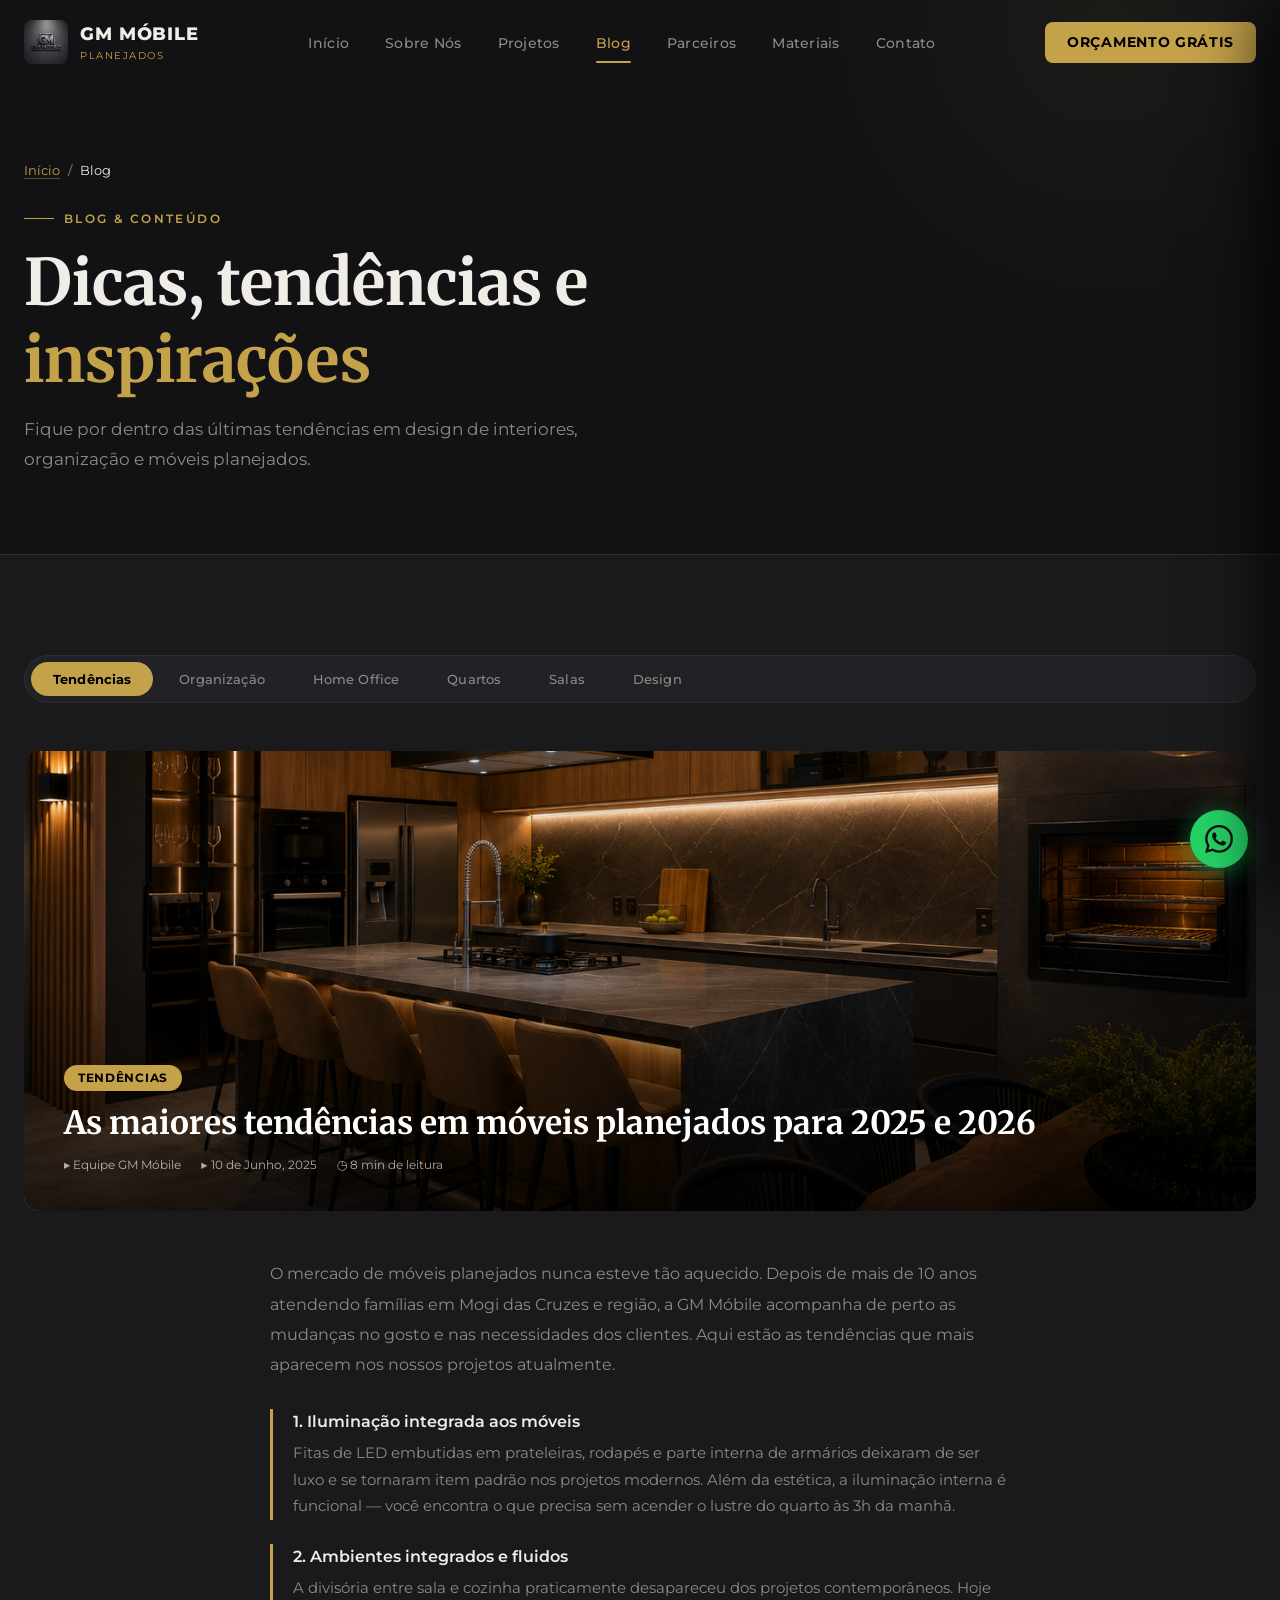
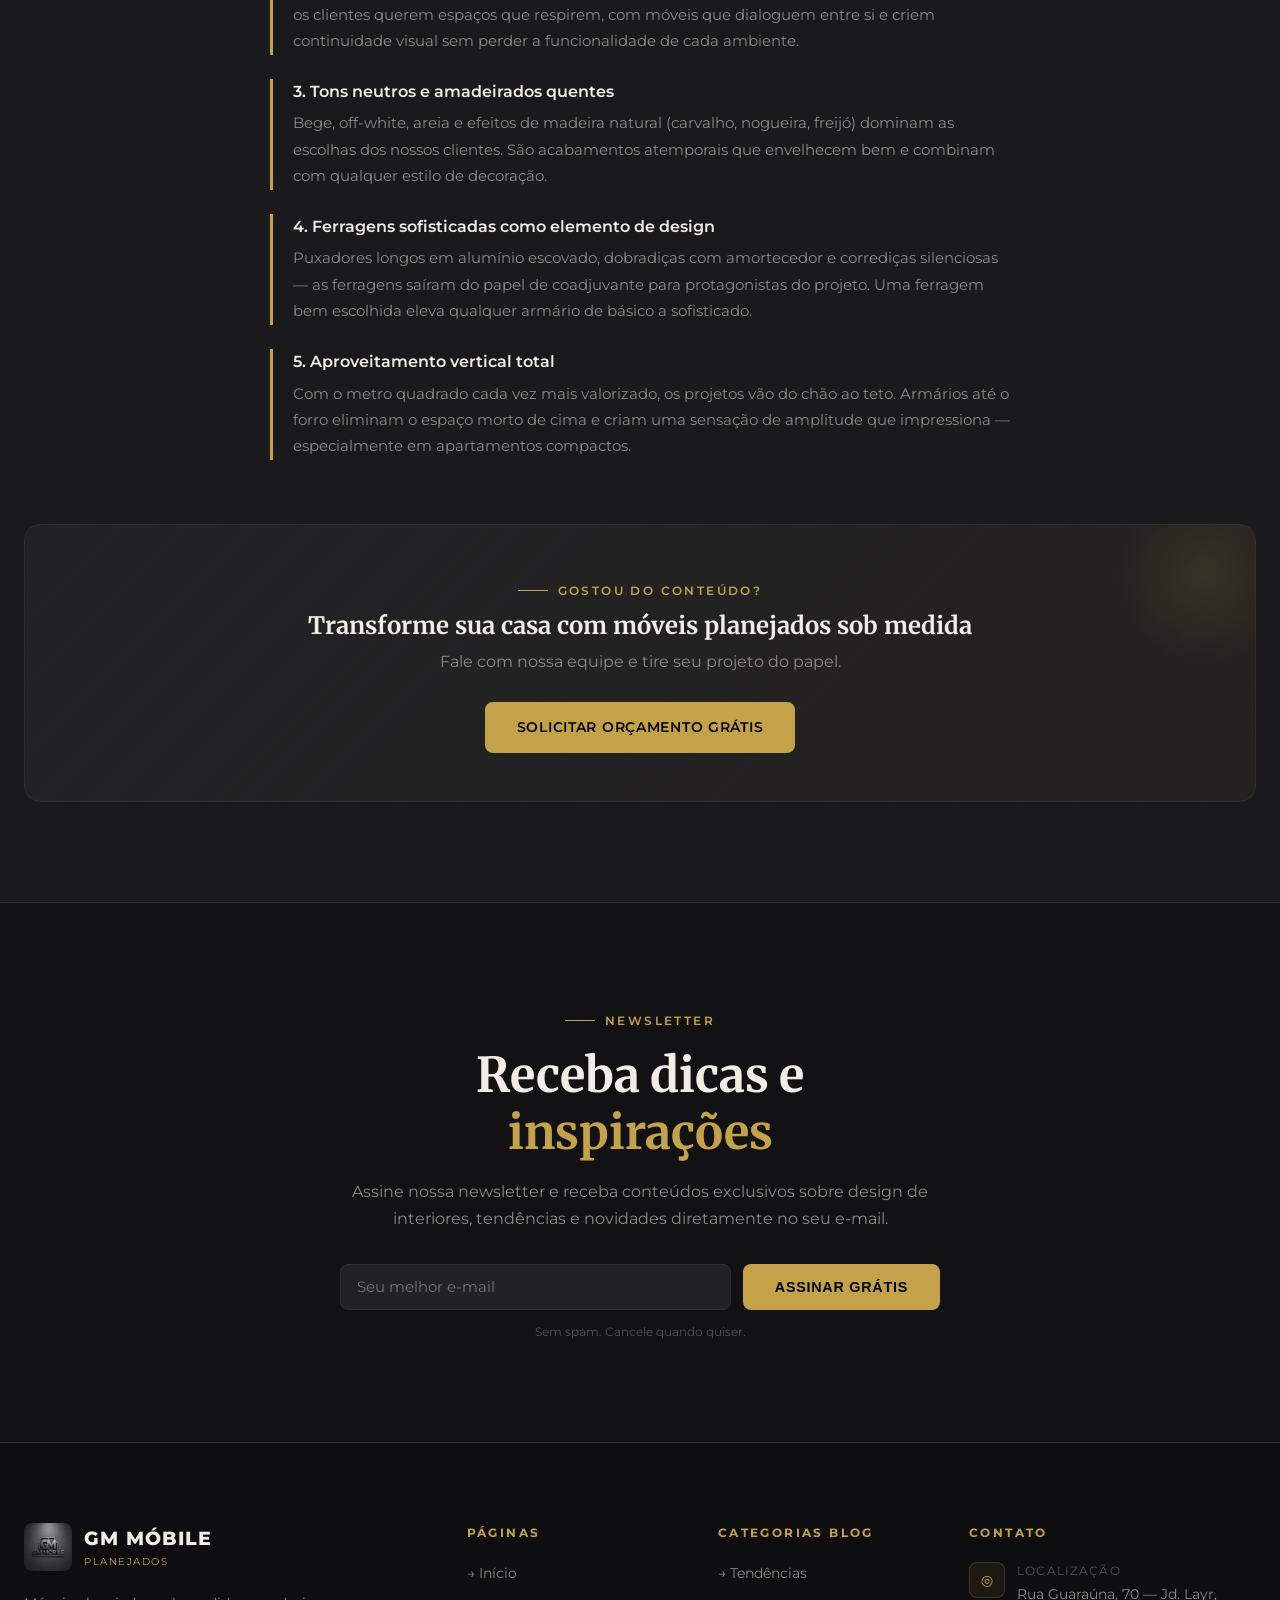
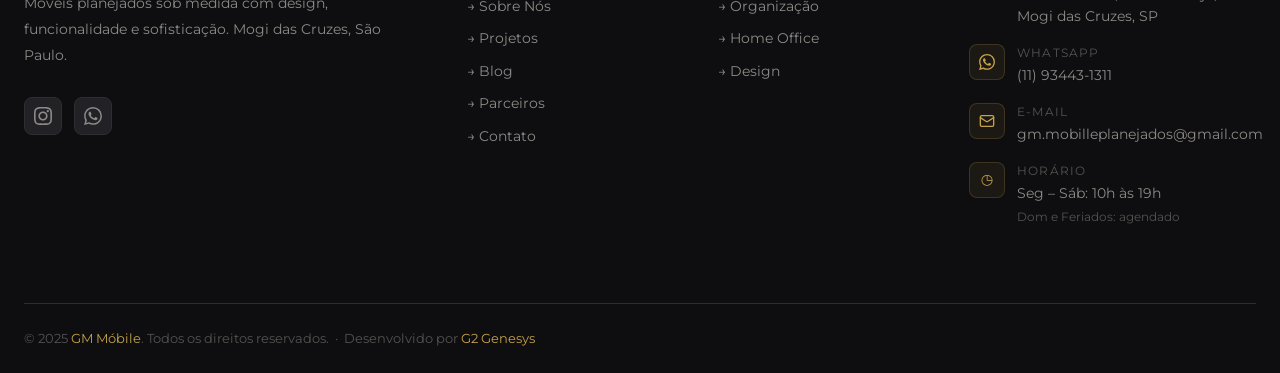
==== commit 53aff005: "feat: remover aba e conteudo de Materiais do blog" ====
--- a/blog.html
+++ b/blog.html
@@ -137,7 +137,6 @@
         <button class="blog-tab" data-tab="2">Home Office</button>
         <button class="blog-tab" data-tab="3">Quartos</button>
         <button class="blog-tab" data-tab="4">Salas</button>
-        <button class="blog-tab" data-tab="5">Materiais</button>
         <button class="blog-tab" data-tab="6">Design</button>
       </div>
       <div id="blogTabFade" style="position:absolute; top:0; right:0; bottom:0; width:64px; background:linear-gradient(to left, var(--bg-primary) 0%, transparent 100%); border-radius:0 40px 40px 0; pointer-events:none; transition:opacity 0.3s;"></div>
@@ -346,45 +345,6 @@
         </div>
       </div>
 
-      <!-- TAB 5: Materiais -->
-      <div class="blog-panel" data-panel="5" style="display:none;">
-        <div style="position:relative; border-radius:var(--radius-lg); overflow:hidden; margin-bottom:48px;">
-          <img src="images/MDF premium.png" alt="MDF Premium GM Móbile" loading="lazy" style="width:100%; height:460px; object-fit:cover; object-position:center 30%; display:block;">
-          <div style="position:absolute; inset:0; background:linear-gradient(to top, rgba(0,0,0,0.85) 0%, rgba(0,0,0,0.3) 50%, transparent 100%);"></div>
-          <div style="position:absolute; bottom:0; left:0; right:0; padding:36px 40px;">
-            <span style="display:inline-block; background:var(--accent); color:#000; padding:4px 14px; border-radius:20px; font-size:0.72rem; font-weight:700; letter-spacing:0.06em; margin-bottom:12px;">MATERIAIS</span>
-            <h2 style="font-family:var(--font-display); font-size:clamp(1.4rem,3vw,2rem); font-weight:700; color:#fff; line-height:1.25; margin-bottom:12px;">MDF, MDP ou madeira maciça: qual o melhor para seus móveis?</h2>
-            <div style="display:flex; gap:20px; flex-wrap:wrap;">
-              <span style="color:rgba(255,255,255,0.65); font-size:0.78rem;">▸ Equipe GM Móbile</span>
-              <span style="color:rgba(255,255,255,0.65); font-size:0.78rem;">▸ 10 de Janeiro, 2025</span>
-              <span style="color:rgba(255,255,255,0.65); font-size:0.78rem;">◷ 8 min de leitura</span>
-            </div>
-          </div>
-        </div>
-        <div style="max-width:740px; margin:0 auto;">
-          <p style="color:var(--text-secondary); line-height:1.9; margin-bottom:28px; font-size:1rem;">Uma das perguntas que mais recebemos é: "qual o melhor material para móveis planejados?" A resposta honesta é: depende. Cada material tem vantagens reais para situações específicas. Aqui está o que aprendemos em mais de 500 projetos executados.</p>
-          <div style="border-left:3px solid var(--accent); padding-left:20px; margin-bottom:24px;">
-            <p style="color:var(--text-primary); font-weight:600; margin-bottom:6px;">MDF — o material principal da GM Móbile</p>
-            <p style="color:var(--text-secondary); line-height:1.8; font-size:0.92rem;">O MDF (Medium Density Fiberboard) é feito de fibras de madeira prensadas com resina. É o nosso material de preferência porque aceita qualquer acabamento com precisão: recortes curvos, fresados decorativos, pinturas lacadas e revestimentos melamínicos. Tem excelente fixação de parafuso e, quando bem tratado, alta resistência à umidade. Usamos MDF nas espessuras 6mm, 15mm, 18mm e 25mm conforme a aplicação de cada peça.</p>
-          </div>
-          <div style="border-left:3px solid var(--accent); padding-left:20px; margin-bottom:24px;">
-            <p style="color:var(--text-primary); font-weight:600; margin-bottom:6px;">MDP — para estruturas internas</p>
-            <p style="color:var(--text-secondary); line-height:1.8; font-size:0.92rem;">O MDP (Medium Density Particleboard) é feito de partículas de madeira. Ligeiramente mais barato e leve que o MDF, é bom para fundos de armários e peças internas que não recebem acabamentos elaborados. Porém, é menos resistente em bordas e recortes — por isso não usamos MDP para portas e frentes visíveis.</p>
-          </div>
-          <div style="border-left:3px solid var(--accent); padding-left:20px; margin-bottom:24px;">
-            <p style="color:var(--text-primary); font-weight:600; margin-bottom:6px;">Madeira maciça — para detalhes de destaque</p>
-            <p style="color:var(--text-secondary); line-height:1.8; font-size:0.92rem;">A madeira maciça (como peroba, cedro ou freijó) tem durabilidade incomparável e beleza natural única. Usamos em peças de destaque, tampas de bancada e detalhes de acabamento para clientes que querem aquele toque mais artesanal e sofisticado. O custo é mais alto e exige atenção à manutenção — mas o resultado é especial.</p>
-          </div>
-          <div style="border-left:3px solid var(--accent); padding-left:20px; margin-bottom:24px;">
-            <p style="color:var(--text-primary); font-weight:600; margin-bottom:6px;">A importância das fitas de borda</p>
-            <p style="color:var(--text-secondary); line-height:1.8; font-size:0.92rem;">Um detalhe que faz toda a diferença: as fitas de borda aplicadas nos cortes do MDF. Elas protegem a espessura do painel contra umidade e impactos, e criam o acabamento visual perfeito. A GM Móbile trabalha com a Garagem das Fitas, especialista em fitas de borda de qualidade, para garantir que cada detalhe do móvel seja impecável.</p>
-          </div>
-          <div style="border-left:3px solid var(--accent); padding-left:20px;">
-            <p style="color:var(--text-primary); font-weight:600; margin-bottom:6px;">Nossa recomendação final</p>
-            <p style="color:var(--text-secondary); line-height:1.8; font-size:0.92rem;">Para a grande maioria dos projetos: MDF nas espessuras adequadas para estrutura, portas e gavetas visíveis. MDP para fundos e divisórias internas quando o cliente busca otimizar o investimento. Madeira maciça em detalhes pontuais para quem quer personalização máxima. O segredo está em usar cada material onde ele performa melhor.</p>
-          </div>
-        </div>
-      </div>
 
       <!-- TAB 6: Design -->
       <div class="blog-panel" data-panel="6" style="display:none;">
@@ -523,7 +483,6 @@
           <li><a href="#">→ Tendências</a></li>
           <li><a href="#">→ Organização</a></li>
           <li><a href="#">→ Home Office</a></li>
-          <li><a href="#">→ Materiais</a></li>
           <li><a href="#">→ Design</a></li>
         </ul>
       </div>
--- a/css/style.css
+++ b/css/style.css
@@ -1806,6 +1806,12 @@
   /* Navbar */
   .nav-links, .nav-cta { display: none; }
   .nav-menu-btn { display: flex; }
+  .navbar {
+    background: rgba(26,26,28,0.96);
+    backdrop-filter: blur(20px);
+    -webkit-backdrop-filter: blur(20px);
+    border-bottom: 1px solid var(--border);
+  }
 
   /* Section titles */
   .section-title { font-size: clamp(1.5rem, 5vw, 2.2rem); }
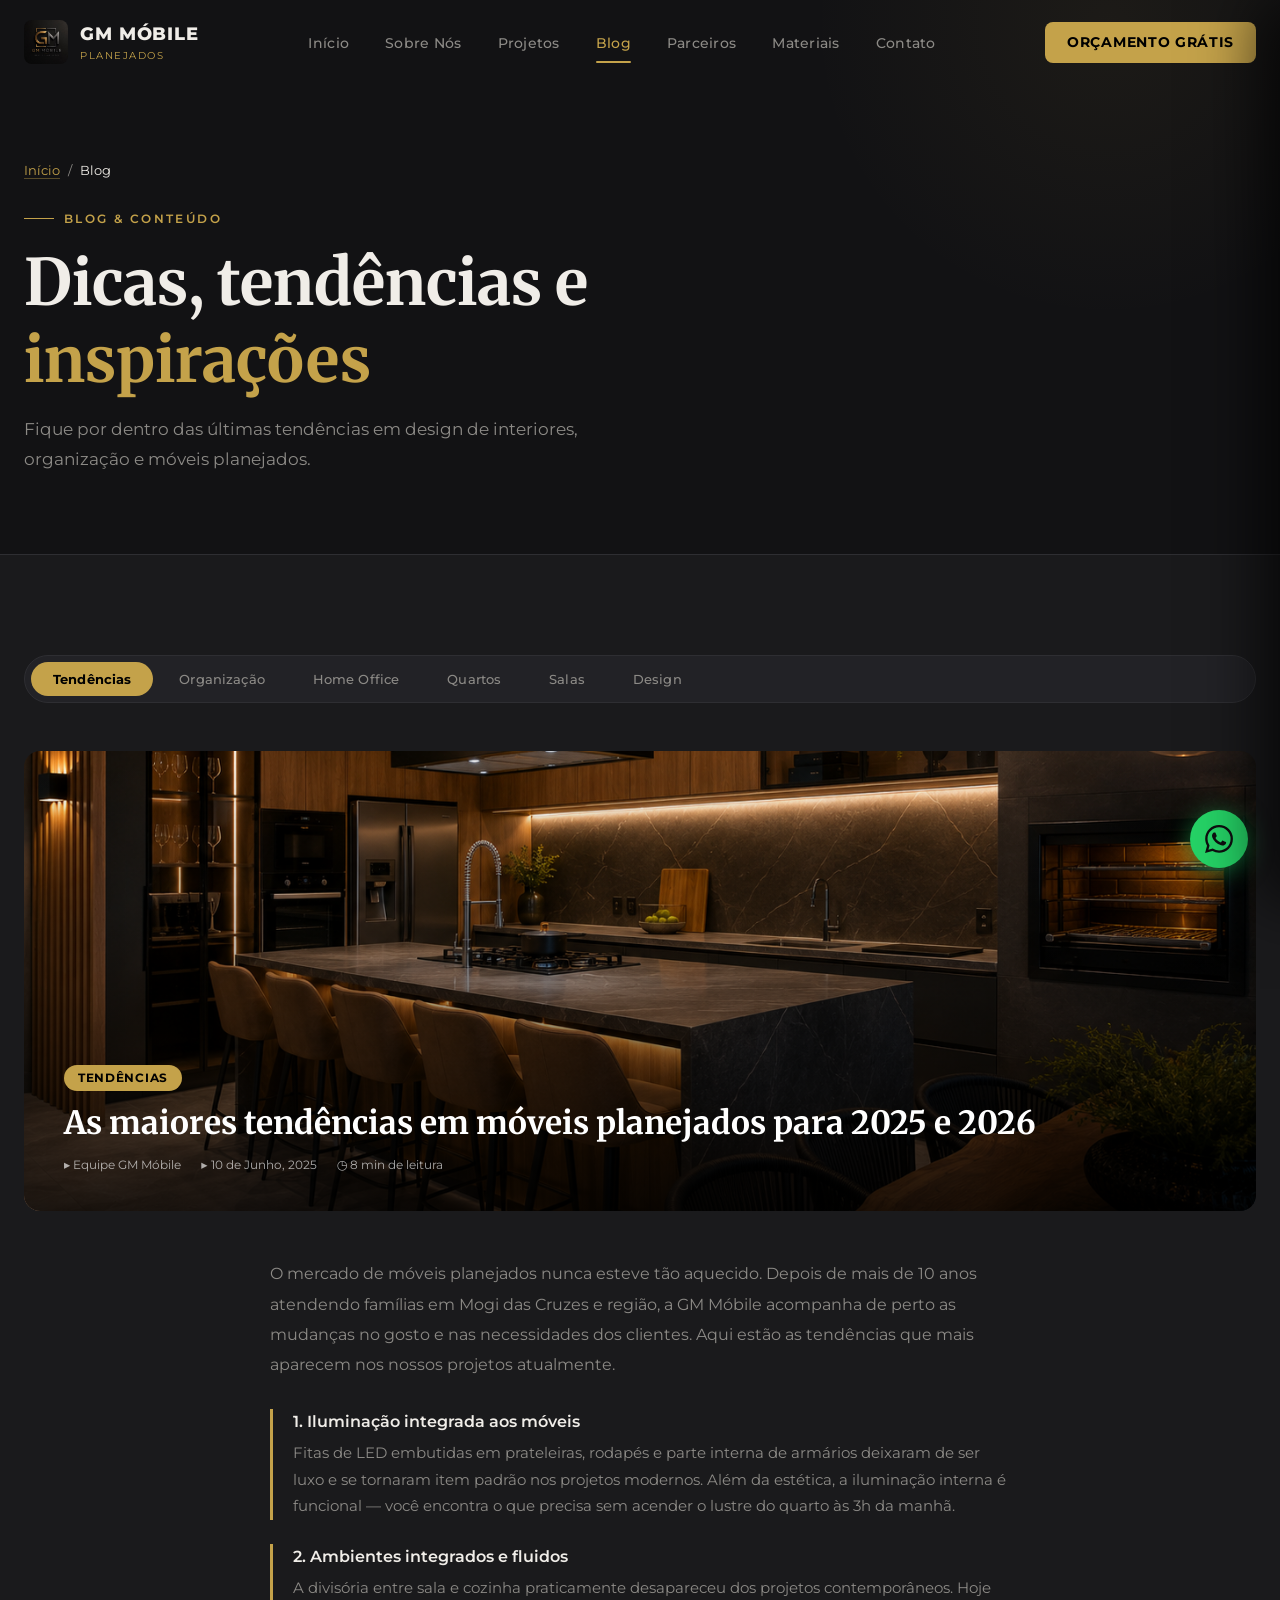
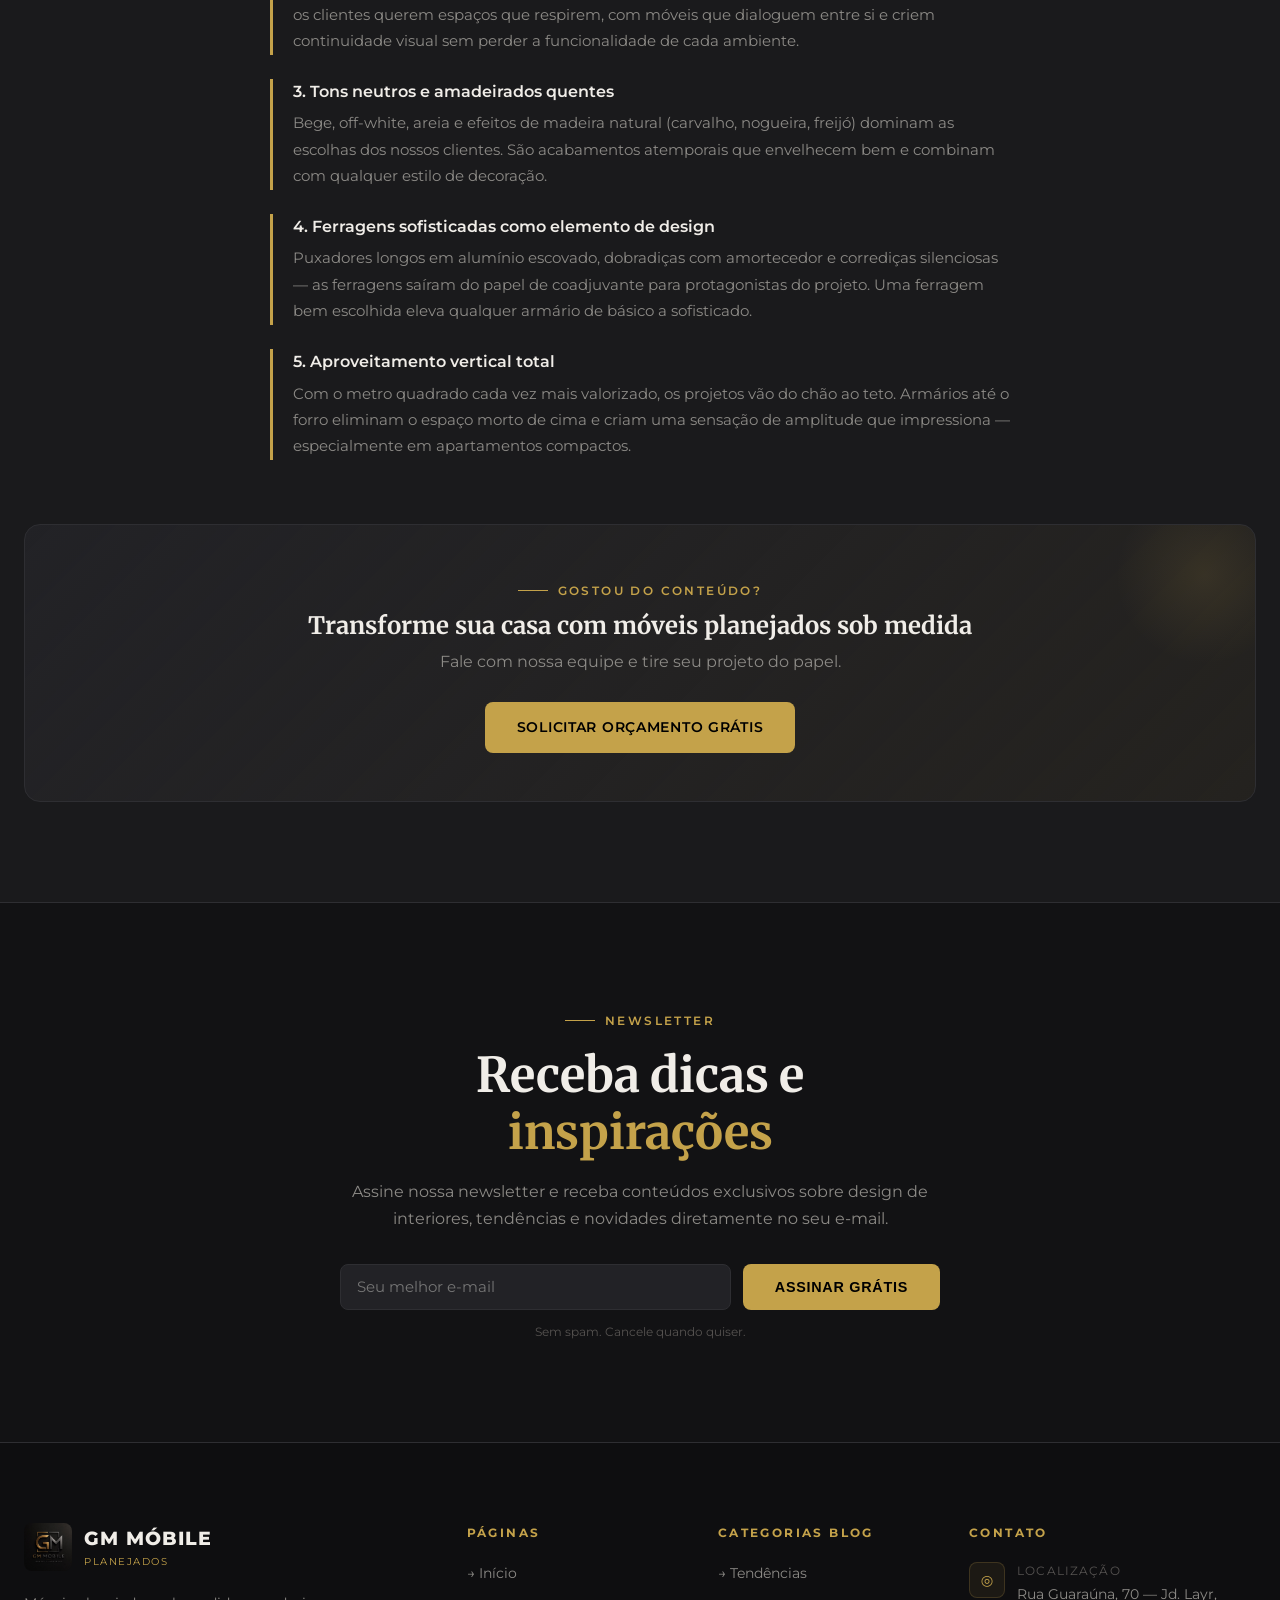
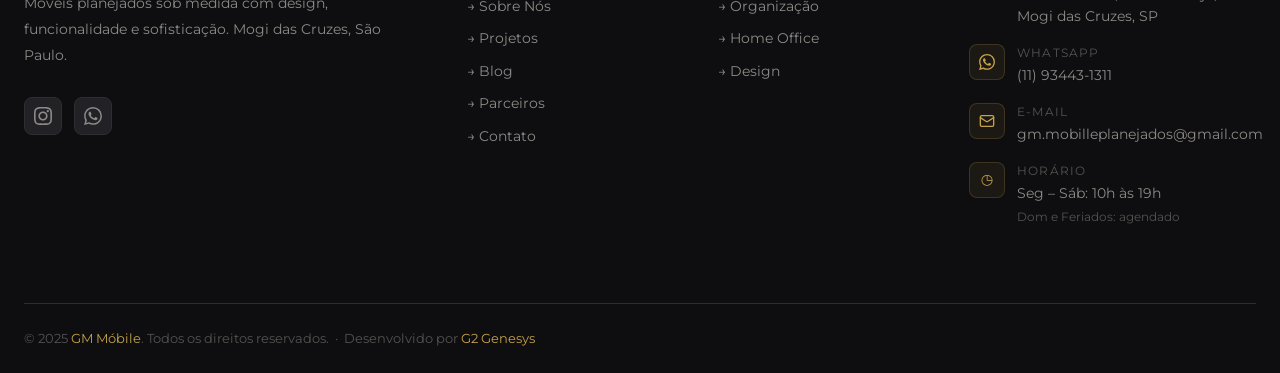
==== commit d1dfb0ae: "feat: atualizar logo para Logo GM MOBILE.jpeg em todas as paginas" ====
--- a/blog.html
+++ b/blog.html
@@ -17,7 +17,7 @@
   <div class="container">
     <div class="nav-inner">
       <a href="index.html" class="nav-logo">
-        <img src="images/logo.png" alt="GM Móbile" class="nav-logo-img">
+        <img src="images/Logo GM MOBILE.jpeg" alt="GM Móbile" class="nav-logo-img">
         <div class="nav-logo-text">
           <span class="nav-logo-name">GM MÓBILE</span>
           <span class="nav-logo-sub">Planejados</span>
@@ -44,7 +44,7 @@
 <div class="mobile-nav">
   <div class="mobile-nav-header">
     <a href="index.html" class="mobile-nav-brand">
-      <img src="images/logo.png" alt="GM Móbile" class="mobile-nav-logo-img">
+      <img src="images/Logo GM MOBILE.jpeg" alt="GM Móbile" class="mobile-nav-logo-img">
       <div>
         <div class="mobile-nav-brand-name">GM MÓBILE</div>
         <div class="mobile-nav-brand-sub">Móveis Planejados</div>
@@ -457,7 +457,7 @@
     <div class="footer-grid">
       <div>
         <div class="footer-brand-logo">
-          <img src="images/logo.png" alt="GM Móbile" class="footer-logo-img">
+          <img src="images/Logo GM MOBILE.jpeg" alt="GM Móbile" class="footer-logo-img">
           <div><div class="footer-brand-name">GM MÓBILE</div><div class="footer-brand-sub">Planejados</div></div>
         </div>
         <p class="footer-desc">Móveis planejados sob medida com design, funcionalidade e sofisticação. Mogi das Cruzes, São Paulo.</p>
@@ -547,3 +547,4 @@
 
 
 
+
--- a/css/style.css
+++ b/css/style.css
@@ -1,5 +1,6 @@
 /* ===== RESET & BASE ===== */
 *, *::before, *::after { box-sizing: border-box; margin: 0; padding: 0; }
+html { overflow-x: hidden; }
 
 :root {
   --bg-primary: #1A1A1C;
@@ -1572,6 +1573,8 @@
 .contact-card-value {
   font-weight: 600;
   font-size: 0.95rem;
+  overflow-wrap: break-word;
+  word-break: break-word;
 }
 .contact-card-sub {
   font-size: 0.82rem;
@@ -1918,7 +1921,8 @@
 
   /* Ferragens mobile */
   .ferragens-grid { grid-template-columns: 1fr 1fr !important; gap: 14px !important; }
-  .ferragens-grid > div > div:first-child { height: 150px !important; }
+  .ferragens-grid > div > div:first-child { height: 150px !important; overflow: hidden !important; }
+  .ferragens-grid > div > .card-img-full { height: auto !important; }
   .ferragens-grid > div > div:last-child { padding: 14px !important; }
   .ferragens-grid h4 { font-size: 0.88rem !important; }
   .ferragens-grid p { font-size: 0.78rem !important; line-height: 1.5 !important; }
@@ -2076,7 +2080,8 @@
 
   /* Ferragens */
   .ferragens-grid { grid-template-columns: 1fr 1fr !important; gap: 10px !important; }
-  .ferragens-grid > div > div:first-child { height: 120px !important; }
+  .ferragens-grid > div > div:first-child { height: 120px !important; overflow: hidden !important; }
+  .ferragens-grid > div > .card-img-full { height: auto !important; }
   .ferragens-grid > div > div:last-child { padding: 10px !important; }
   .ferragens-grid h4 { font-size: 0.8rem !important; margin-bottom: 4px !important; }
   .ferragens-grid p { font-size: 0.72rem !important; line-height: 1.4 !important; }
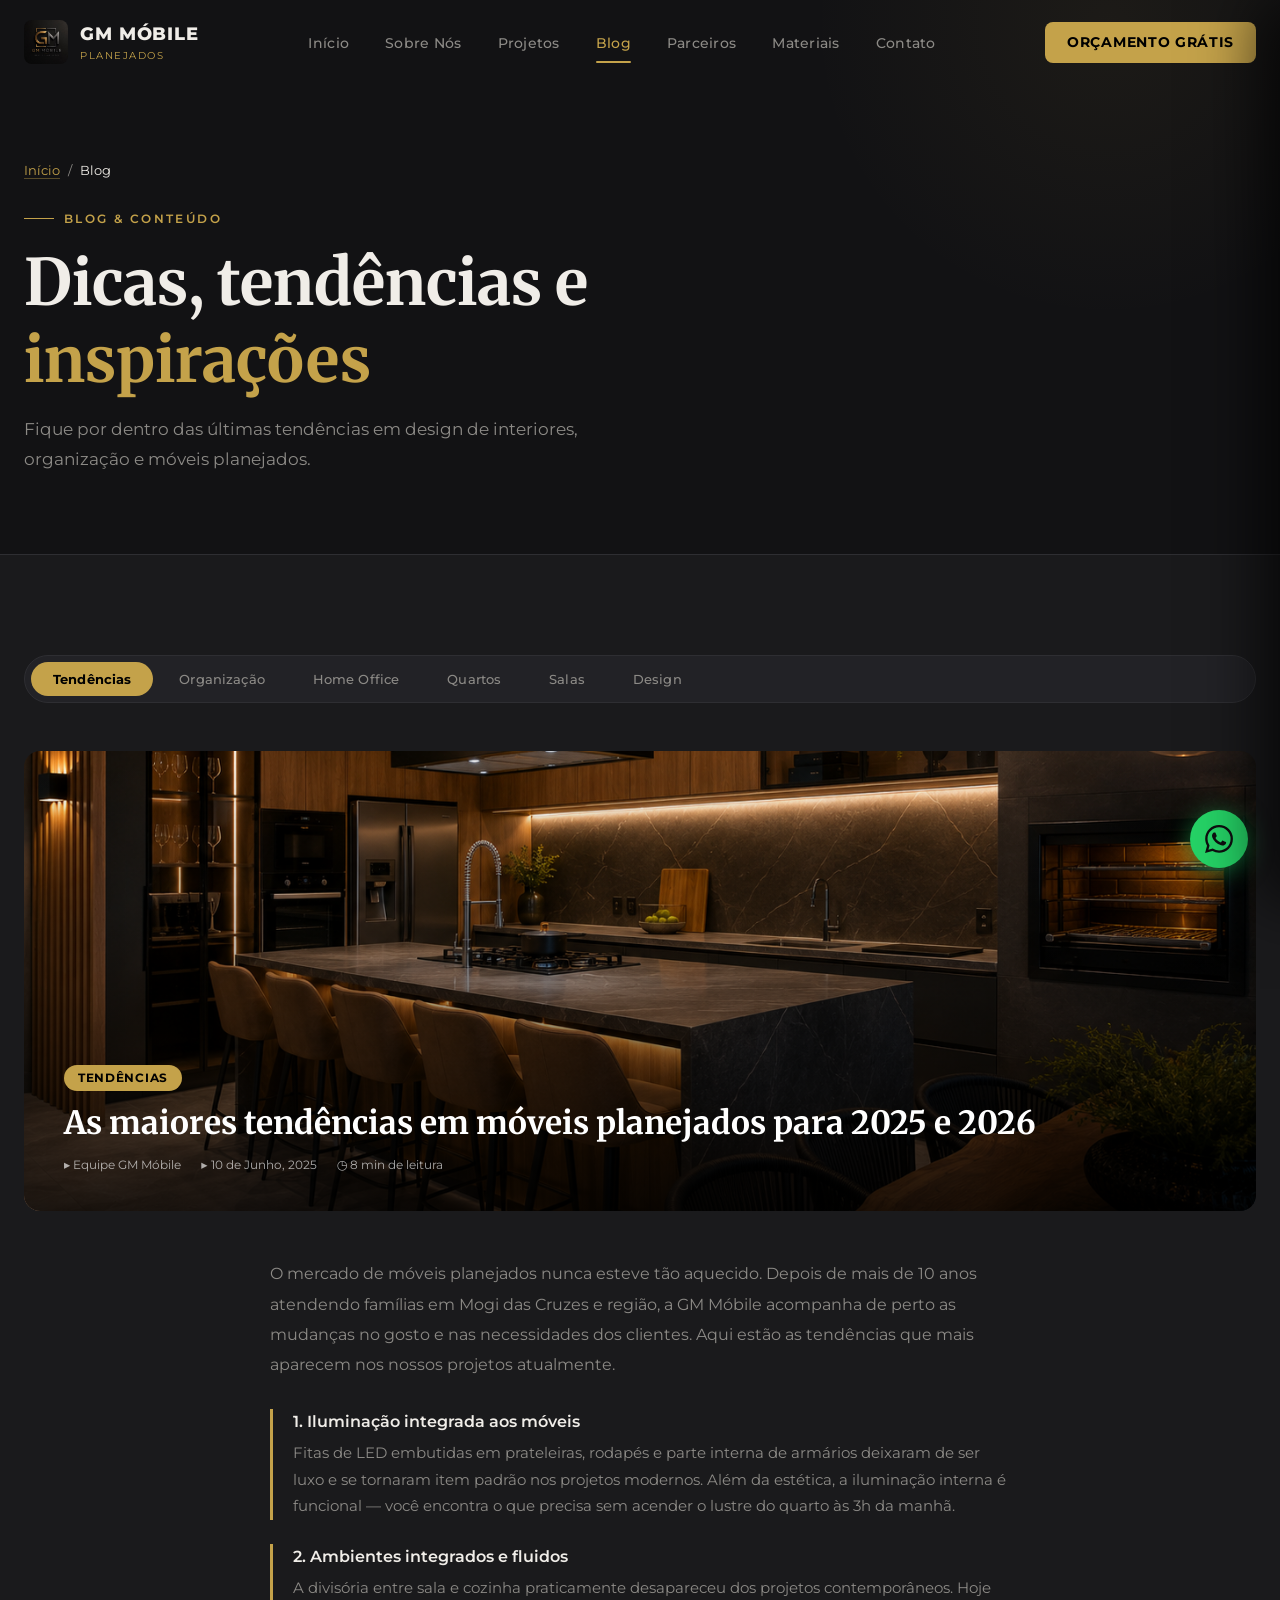
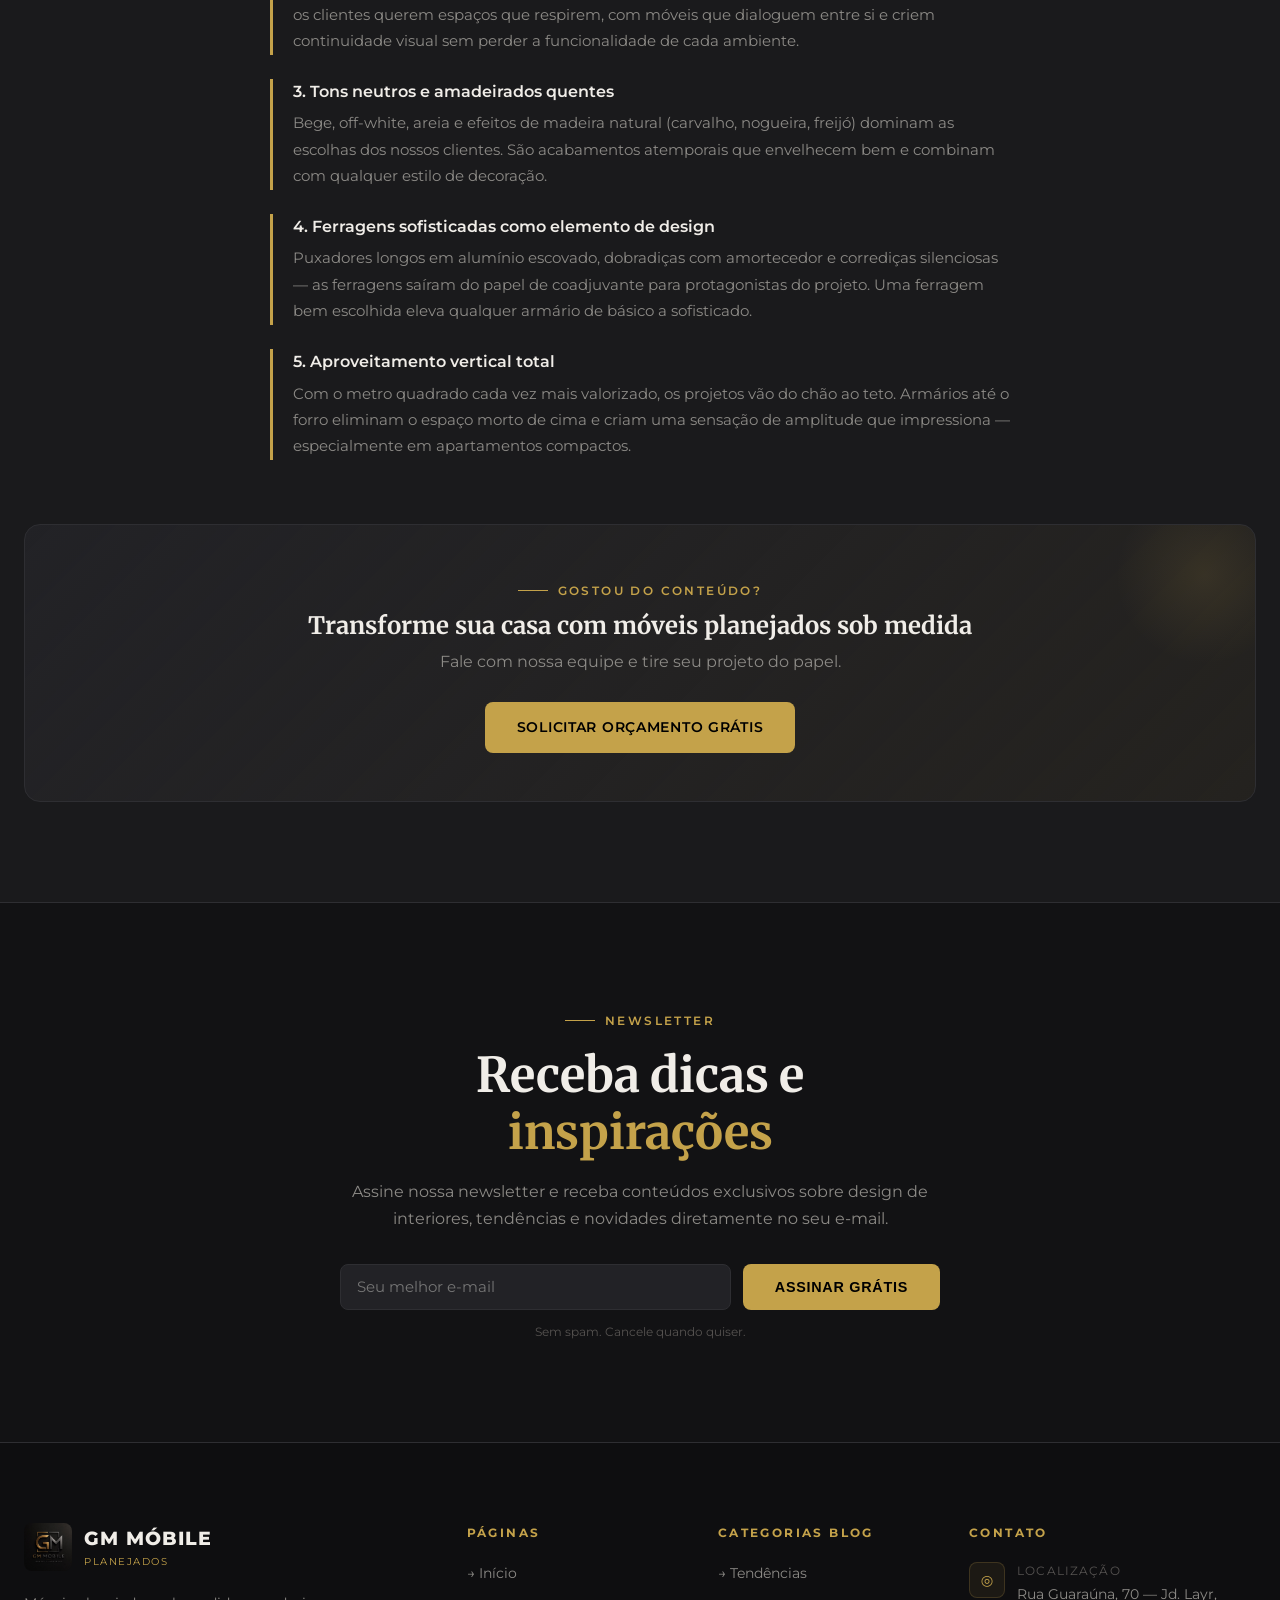
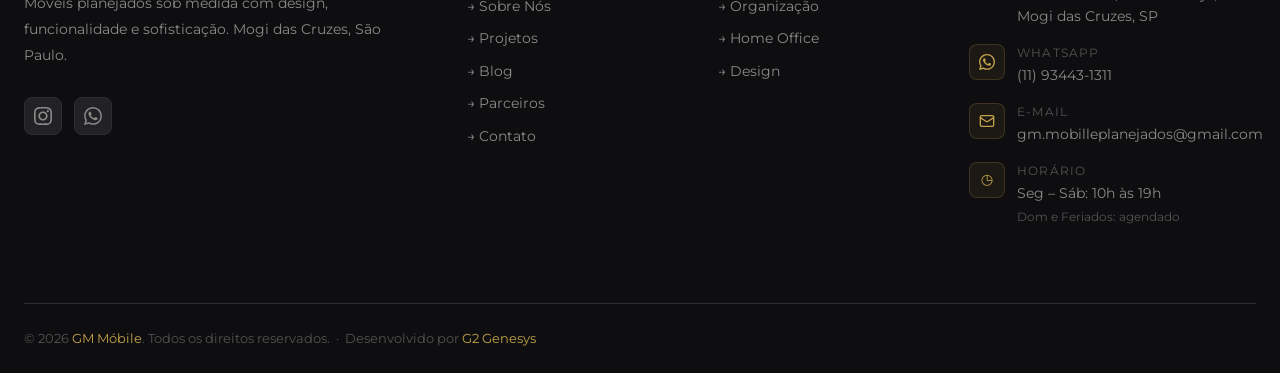
==== commit 55c9a103: "fix: atualizar ano no rodapé de 2025 para 2026" ====
--- a/blog.html
+++ b/blog.html
@@ -3,11 +3,17 @@
 <head>
   <meta charset="UTF-8">
   <meta name="viewport" content="width=device-width, initial-scale=1.0">
-  <title>Blog | GM Móbile — Dicas de Design e Decoração</title>
-  <meta name="description" content="Blog da GM Móbile: dicas de decoração, tendências em móveis planejados, organização e design de interiores para sua casa.">
+  <title>Blog | GM Móbile — Dicas de Móveis Planejados, Design e Decoração</title>
+  <meta name="description" content="Blog da GM Móbile: dicas de decoração, tendências em móveis planejados, como escolher materiais, organização de ambientes e design de interiores. Inspire-se para transformar sua casa!">
+  <meta name="keywords" content="blog móveis planejados, dicas decoração, tendências móveis planejados, como escolher MDF, organização cozinha planejada, design interiores Mogi das Cruzes, closet organizado, home office planejado dicas">
+  <meta name="robots" content="index, follow">
+  <meta property="og:title" content="Blog GM Móbile — Dicas de Móveis Planejados e Decoração">
+  <meta property="og:description" content="Dicas, tendências e inspirações de móveis planejados, design de interiores e organização de ambientes pela GM Móbile.">
+  <meta property="og:type" content="website">
   <link rel="preconnect" href="https://fonts.googleapis.com">
   <link rel="preconnect" href="https://fonts.gstatic.com" crossorigin>
   <link href="https://fonts.googleapis.com/css2?family=Merriweather:wght@400;700;900&family=Montserrat:wght@300;400;500;600;700;800;900&display=swap" rel="stylesheet">
+  <link rel="icon" href="images/Logo GM MOBILE.jpeg" type="image/jpeg">
   <link rel="stylesheet" href="css/style.css?v=20260613">
 </head>
 <body>
@@ -514,7 +520,7 @@
       </div>
     </div>
     <div class="footer-bottom">
-      <div class="footer-copy">© 2025 <span>GM Móbile</span>. Todos os direitos reservados. &nbsp;·&nbsp; Desenvolvido por <a href="https://g2genesys.com/" target="_blank" style="color:var(--accent); transition:opacity 0.2s;" onmouseover="this.style.opacity='0.7'" onmouseout="this.style.opacity='1'">G2 Genesys</a></div>
+      <div class="footer-copy">© 2026 <span>GM Móbile</span>. Todos os direitos reservados. &nbsp;·&nbsp; Desenvolvido por <a href="https://g2genesys.com/" target="_blank" style="color:var(--accent); transition:opacity 0.2s;" onmouseover="this.style.opacity='0.7'" onmouseout="this.style.opacity='1'">G2 Genesys</a></div>
     </div>
   </div>
 </footer>
@@ -548,3 +554,5 @@
 
 
 
+
+
--- a/css/style.css
+++ b/css/style.css
@@ -1924,6 +1924,7 @@
   .ferragens-grid > div > div:first-child { height: 150px !important; overflow: hidden !important; }
   .ferragens-grid > div > .card-img-full { height: auto !important; }
   .ferragens-grid > div > div:last-child { padding: 14px !important; }
+  .hide-mobile { display: none; }
   .ferragens-grid h4 { font-size: 0.88rem !important; }
   .ferragens-grid p { font-size: 0.78rem !important; line-height: 1.5 !important; }
 
